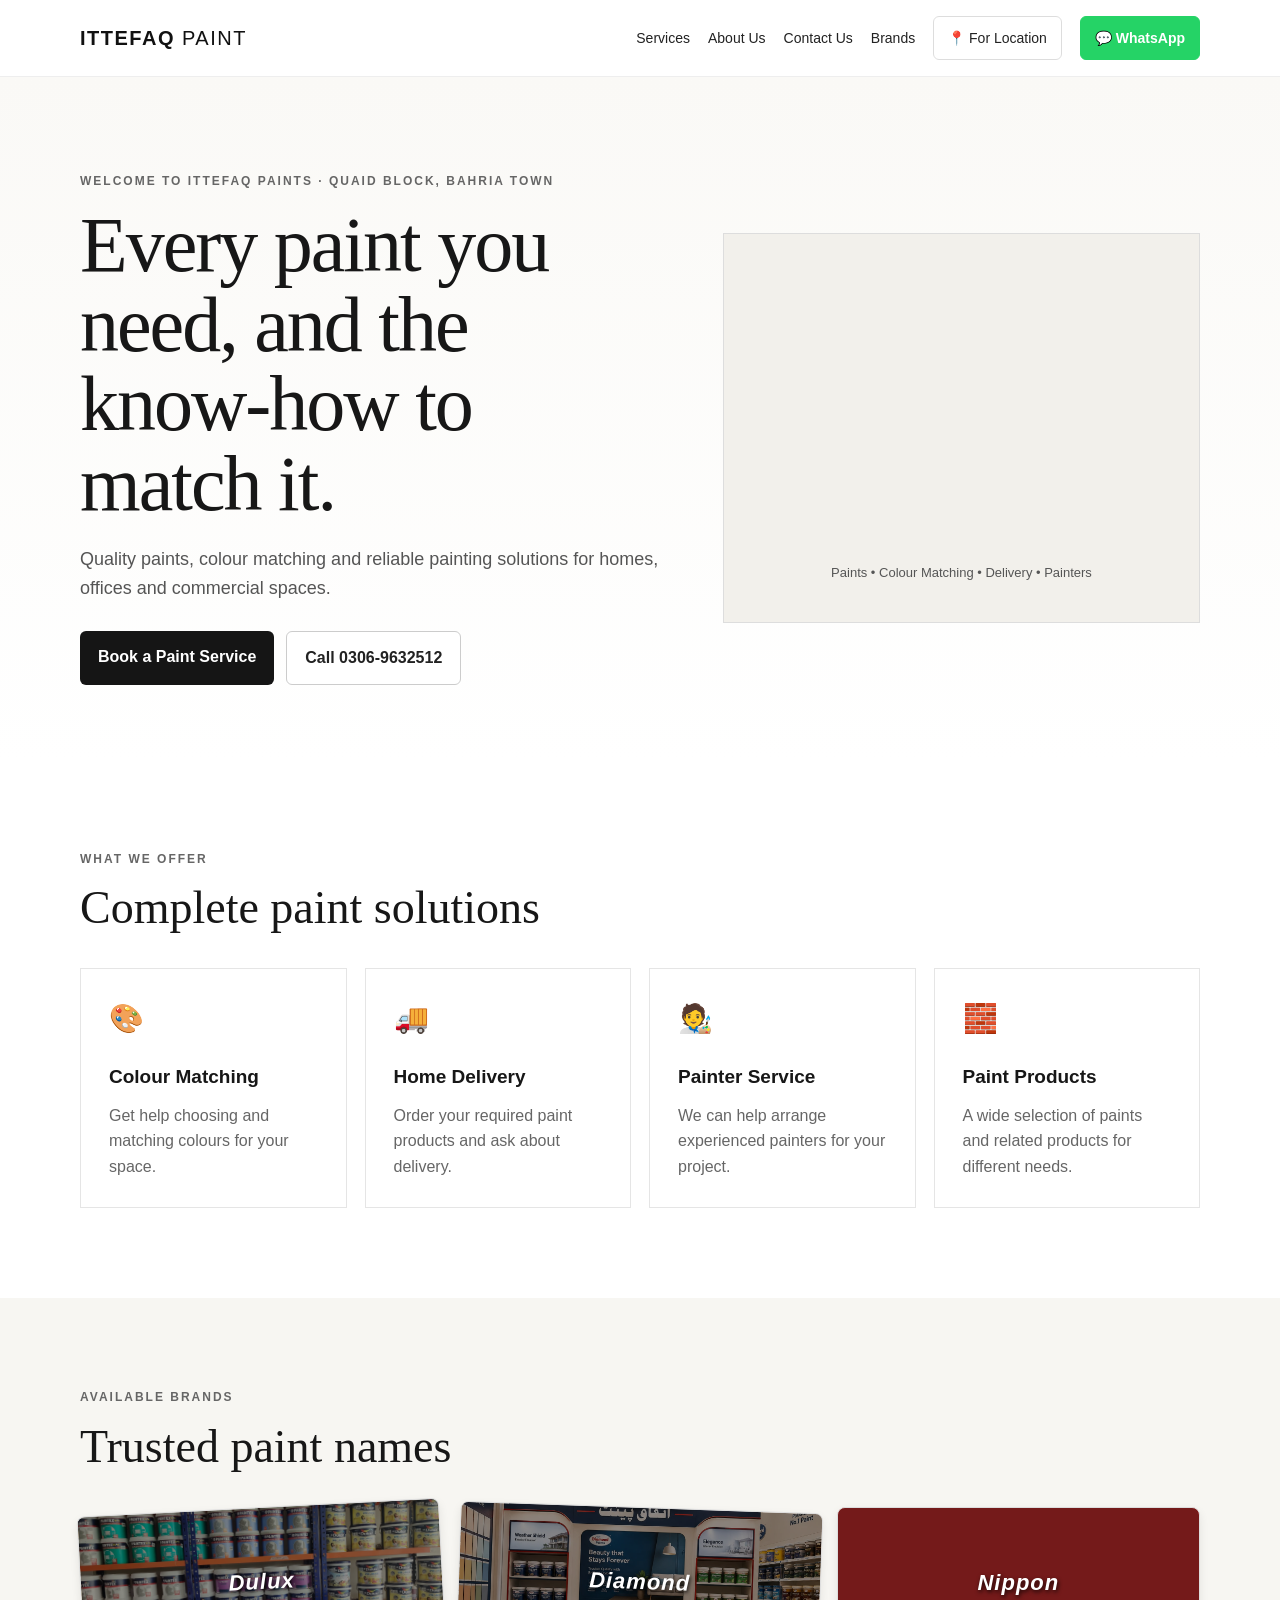
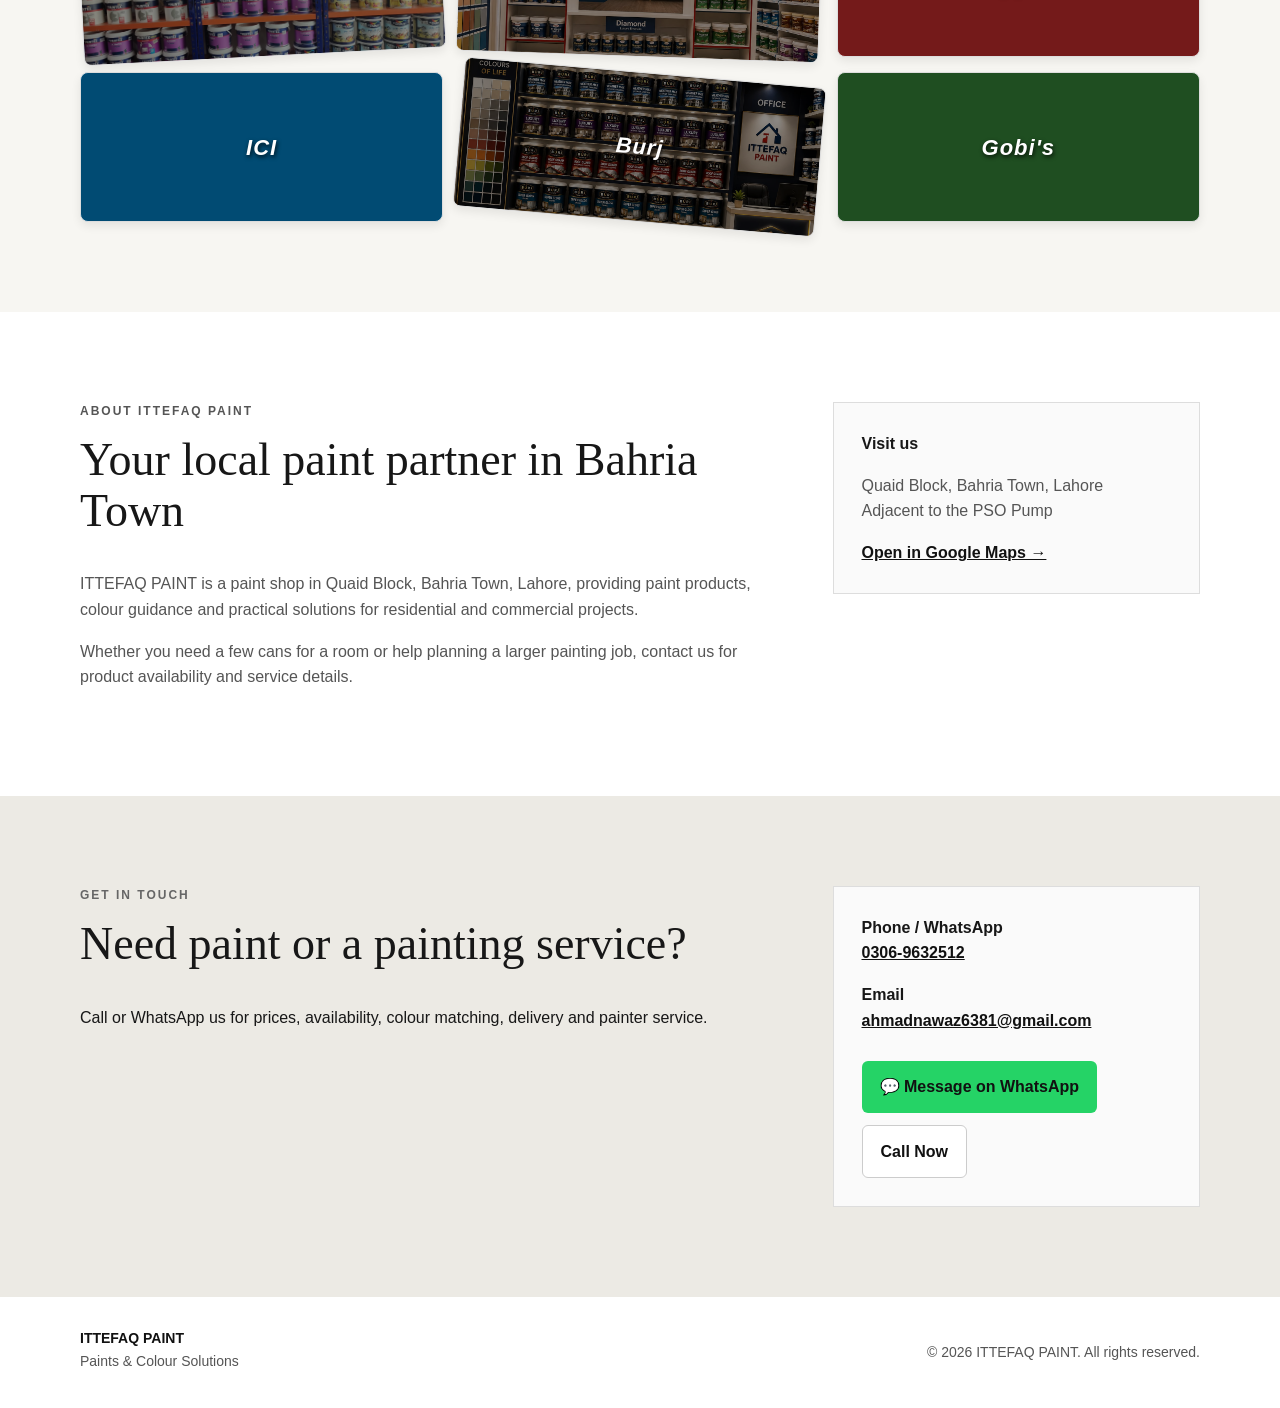
==== index.html @ a50a2d39 "Update index.html" ====
<!DOCTYPE html>
<html lang="en">

<head>
  <meta charset="UTF-8">
  <meta name="viewport" content="width=device-width, initial-scale=1.0">

  <meta name="description"
    content="ITTEFAQ PAINTS - Quality paints, colour matching, home delivery and painting services in Quaid Block, Bahria Town Lahore.">

  <title>ITTEFAQ PAINT | Paints & Colour Solutions</title>

  <link rel="stylesheet" href="style.css">
</head>

<body>

  <!-- HEADER -->
  <header class="site-header">
    <div class="container nav-wrap">

      <a class="logo" href="#home">
        ITTEFAQ <span>PAINT</span>
      </a>

      <button
        class="menu-btn"
        type="button"
        aria-label="Open menu"
        aria-expanded="false">
        ☰
      </button>

      <nav class="nav" aria-label="Main navigation">

        <a href="#services">Services</a>

        <a href="#about">About Us</a>

        <a href="#contact">Contact Us</a>

        <a href="#brands">Brands</a>

        <a
          class="location-btn"
          target="_blank"
          rel="noopener"
          href="https://www.google.com/maps/search/?api=1&query=Ittefaq+Paint+Quaid+Block+Bahria+Town+Lahore">
          📍 For Location
        </a>

        <a
          class="whatsapp-btn"
          target="_blank"
          rel="noopener"
          href="https://wa.me/923069632512?text=Assalam-o-Alaikum%2C%20I%20want%20to%20ask%20about%20paint%20products%20and%20services.">
          💬 WhatsApp
        </a>

      </nav>

    </div>
  </header>


  <main>

    <!-- HERO -->
    <section id="home" class="hero">

      <div class="container hero-grid">

        <div>

          <p class="eyebrow">
            Welcome to ITTEFAQ PAINTS · Quaid Block, Bahria Town
          </p>

          <h1>
            Every paint you need, and the know-how to match it.
          </h1>

          <p class="hero-text">
            Quality paints, colour matching and reliable painting
            solutions for homes, offices and commercial spaces.
          </p>

          <div class="hero-actions">

            <a class="primary-btn" href="#contact">
              Book a Paint Service
            </a>

            <a class="secondary-btn" href="tel:+923069632512">
              Call 0306-9632512
            </a>

          </div>

        </div>


        <!-- HERO SHELF IMAGE CARD -->
        <div class="hero-card main-shelf-card">
          <div class="shelf-overlay"></div>
          <p class="hero-card-tag">
            Paints • Colour Matching • Delivery • Painters
          </p>
        </div>

      </div>

    </section>


    <!-- SERVICES -->
    <section id="services" class="section">

      <div class="container">

        <p class="eyebrow">
          What we offer
        </p>

        <h2>
          Complete paint solutions
        </h2>

        <div class="cards">

          <article class="card">

            <div class="icon">🎨</div>

            <h3>
              Colour Matching
            </h3>

            <p>
              Get help choosing and matching colours for your space.
            </p>

          </article>


          <article class="card">

            <div class="icon">🚚</div>

            <h3>
              Home Delivery
            </h3>

            <p>
              Order your required paint products and ask about delivery.
            </p>

          </article>


          <article class="card">

            <div class="icon">🧑‍🎨</div>

            <h3>
              Painter Service
            </h3>

            <p>
              We can help arrange experienced painters for your project.
            </p>

          </article>


          <article class="card">

            <div class="icon">🧱</div>

            <h3>
              Paint Products
            </h3>

            <p>
              A wide selection of paints and related products for different needs.
            </p>

          </article>

        </div>

      </div>

    </section>


    <!-- BRANDS -->
    <section id="brands" class="section light">

      <div class="container">

        <p class="eyebrow">
          Available brands
        </p>

        <h2>
          Trusted paint names
        </h2>

        <div class="brands">

          <div class="brand-card dulux">
            <div class="overlay"></div>
            <span class="brand-name">Dulux</span>
          </div>

          <div class="brand-card diamond">
            <div class="overlay"></div>
            <span class="brand-name">Diamond</span>
          </div>

          <div class="brand-card nippon">
            <div class="overlay"></div>
            <span class="brand-name">Nippon</span>
          </div>

          <div class="brand-card ici">
            <div class="overlay"></div>
            <span class="brand-name">ICI</span>
          </div>

          <div class="brand-card burj">
            <div class="overlay"></div>
            <span class="brand-name">Burj</span>
          </div>

          <div class="brand-card gobis">
            <div class="overlay"></div>
            <span class="brand-name">Gobi's</span>
          </div>

        </div>

      </div>

    </section>


    <!-- ABOUT -->
    <section id="about" class="section">

      <div class="container about-grid">

        <div>

          <p class="eyebrow">
            About ITTEFAQ PAINT
          </p>

          <h2>
            Your local paint partner in Bahria Town
          </h2>

          <p>
            ITTEFAQ PAINT is a paint shop in Quaid Block,
            Bahria Town, Lahore, providing paint products,
            colour guidance and practical solutions for
            residential and commercial projects.
          </p>

          <p>
            Whether you need a few cans for a room or help
            planning a larger painting job, contact us for
            product availability and service details.
          </p>

        </div>


        <div class="info-box">

          <strong>
            Visit us
          </strong>

          <p>
            Quaid Block, Bahria Town, Lahore
            <br>
            Adjacent to the PSO Pump
          </p>

          <a
            target="_blank"
            rel="noopener"
            href="https://www.google.com/maps/search/?api=1&query=Ittefaq+Paint+Quaid+Block+Bahria+Town+Lahore">
            Open in Google Maps →
          </a>

        </div>

      </div>

    </section>


    <!-- CONTACT -->
    <section id="contact" class="section contact">

      <div class="container contact-grid">

        <div>

          <p class="eyebrow">
            Get in touch
          </p>

          <h2>
            Need paint or a painting service?
          </h2>

          <p>
            Call or WhatsApp us for prices, availability,
            colour matching, delivery and painter service.
          </p>

        </div>


        <div class="contact-card">

          <p>

            <strong>
              Phone / WhatsApp
            </strong>

            <br>

            <a href="tel:+923069632512">
              0306-9632512
            </a>

          </p>


          <p>

            <strong>
              Email
            </strong>

            <br>

            <a href="mailto:ahmadnawaz6381@gmail.com">
              ahmadnawaz6381@gmail.com
            </a>

          </p>


          <div class="hero-actions">

            <a
              class="whatsapp-large"
              target="_blank"
              rel="noopener"
              href="https://wa.me/923069632512?text=Assalam-o-Alaikum%2C%20I%20want%20to%20ask%20about%20paint%20products%20and%20services.">
              💬 Message on WhatsApp
            </a>

            <a
              class="secondary-btn"
              href="tel:+923069632512">
              Call Now
            </a>

          </div>

        </div>

      </div>

    </section>

  </main>


  <!-- FOOTER -->
  <footer>

    <div class="container footer-wrap">

      <div>

        <strong>
          ITTEFAQ PAINT
        </strong>

        <br>

        <span>
          Paints & Colour Solutions
        </span>

      </div>


      <p>
        ©
        <span id="year"></span>
        ITTEFAQ PAINT. All rights reserved.
      </p>

    </div>

  </footer>


  <!-- JAVASCRIPT -->
  <script src="script.js"></script>

</body>

</html>
---- style.css ----
* {
  box-sizing: border-box;
}

html {
  scroll-behavior: smooth;
}

body {
  margin: 0;
  font-family: Arial, Helvetica, sans-serif;
  color: #171717;
  background: #ffffff;
  line-height: 1.6;
}

.container {
  width: min(1120px, 92%);
  margin: auto;
}

/* HEADER */
.site-header {
  position: sticky;
  top: 0;
  z-index: 50;
  background: rgba(255, 255, 255, 0.97);
  border-bottom: 1px solid #eeeeee;
}

.nav-wrap {
  min-height: 76px;
  display: flex;
  align-items: center;
  justify-content: space-between;
  gap: 20px;
}

.logo {
  font-weight: 800;
  letter-spacing: 1.5px;
  text-decoration: none;
  color: #111111;
  font-size: 20px;
}

.logo span {
  font-weight: 400;
}

.nav {
  display: flex;
  align-items: center;
  gap: 18px;
}

.nav a {
  color: #222222;
  text-decoration: none;
  font-size: 14px;
}

.nav a:hover {
  opacity: 0.7;
}

.location-btn,
.whatsapp-btn {
  padding: 10px 14px;
  border-radius: 6px;
}

.location-btn {
  border: 1px solid #dddddd;
}

.whatsapp-btn {
  background: #25d366;
  color: #ffffff !important;
  border: 1px solid #25d366;
  font-weight: 700;
}

/* MOBILE MENU BUTTON */
.menu-btn {
  display: none;
  border: 0;
  background: transparent;
  font-size: 28px;
  cursor: pointer;
  padding: 8px;
  color: #111111;
}

/* HERO */
.hero {
  padding: 95px 0 75px;
  background: linear-gradient(180deg, #faf9f6, #ffffff);
}

.hero-grid {
  display: grid;
  grid-template-columns: 1.1fr 0.9fr;
  gap: 60px;
  align-items: center;
}

.eyebrow {
  text-transform: uppercase;
  letter-spacing: 2px;
  font-size: 12px;
  font-weight: 700;
  color: #666666;
  margin: 0 0 14px;
}

.hero h1 {
  font-family: Georgia, serif;
  font-size: clamp(48px, 7vw, 78px);
  line-height: 1.02;
  margin: 0 0 22px;
  font-weight: 500;
  letter-spacing: -2px;
}

.hero-text {
  font-size: 18px;
  max-width: 620px;
  color: #555555;
}

.hero-actions {
  display: flex;
  gap: 12px;
  flex-wrap: wrap;
  margin-top: 28px;
}

.primary-btn,
.secondary-btn,
.whatsapp-large {
  display: inline-block;
  padding: 13px 18px;
  border-radius: 6px;
  text-decoration: none;
  font-weight: 700;
}

.primary-btn {
  background: #151515;
  color: #ffffff;
}

.secondary-btn {
  border: 1px solid #cccccc;
  color: #222222;
  background: #ffffff;
}

.whatsapp-large {
  background: #25d366;
  color: #ffffff;
}

/* PAINT PRODUCTS */
.hero-card {
  min-height: 390px;
  border: 1px solid #dddddd;
  background: #f2f0eb;
  padding: 25px;
  display: flex;
  flex-direction: column;
  justify-content: flex-end;
}

.paint-products {
  height: 290px;
  display: flex;
  align-items: flex-end;
  justify-content: center;
  gap: 10px;
}

.product {
  width: 31%;
  min-width: 75px;
  text-align: center;
  position: relative;
}

.lid {
  height: 13px;
  background: #aaaaaa;
  border: 1px solid #888888;
  border-radius: 5px 5px 2px 2px;
}

.can {
  height: 170px;
  border-radius: 7px 7px 13px 13px;
  border: 1px solid #999999;
  background: #ffffff;
  box-shadow: 0 8px 20px rgba(0, 0, 0, 0.13);
  display: flex;
  flex-direction: column;
  justify-content: center;
  align-items: center;
  font-weight: 800;
  overflow: hidden;
}

.can span {
  font-size: 13px;
  letter-spacing: 0.5px;
}

.can small {
  font-size: 9px;
  margin-top: 5px;
}

.dulux {
  transform: rotate(-3deg);
}

.dulux .can {
  height: 155px;
  background: #f5f5f5;
}

.diamond {
  transform: rotate(2deg);
}

.diamond .can {
  height: 190px;
  background: #fafafa;
}

.burj {
  transform: rotate(5deg);
}

.burj .can {
  height: 140px;
  background: #f3f3f3;
}

.hero-card > p {
  text-align: center;
  font-size: 13px;
  color: #555555;
}

/* SECTIONS */
.section {
  padding: 90px 0;
}

.section h2 {
  font-family: Georgia, serif;
  font-size: 46px;
  line-height: 1.1;
  font-weight: 500;
  margin: 0 0 35px;
}

/* SERVICE CARDS */
.cards {
  display: grid;
  grid-template-columns: repeat(4, 1fr);
  gap: 18px;
}

.card {
  border: 1px solid #e5e5e5;
  padding: 28px;
  min-height: 220px;
}

.icon {
  font-size: 28px;
  margin-bottom: 20px;
}

.card h3 {
  margin: 0 0 10px;
  font-size: 19px;
}

.card p {
  color: #666666;
  margin: 0;
}

/* BRANDS SECTION WITH BACKDROP IMAGES */
.light {
  background: #f7f6f2;
}

.brands {
  display: grid;
  grid-template-columns: repeat(3, 1fr);
  gap: 15px;
}

.brand-card {
  position: relative;
  height: 150px;
  border-radius: 8px;
  overflow: hidden;
  display: flex;
  align-items: center;
  justify-content: center;
  background-size: cover;
  background-position: center;
  border: 1px solid #dddddd;
  box-shadow: 0 4px 10px rgba(0, 0, 0, 0.08);
}

.brand-card.dulux {
  background-image: url('dulux.jpg.jpeg');
}

.brand-card.diamond {
  background-image: url('diamond.jpg.jpeg');
}

.brand-card.burj {
  background-image: url('burj.jpg.jpeg');
}

.brand-card.nippon { background-color: #d32f2f; }
.brand-card.ici { background-color: #0288d1; }
.brand-card.gobis { background-color: #388e3c; }

.brand-card .overlay {
  position: absolute;
  top: 0;
  left: 0;
  width: 100%;
  height: 100%;
  background: rgba(0, 0, 0, 0.45);
  z-index: 1;
}

.brand-card .brand-name {
  position: relative;
  z-index: 2;
  color: #ffffff;
  font-size: 22px;
  font-weight: 800;
  font-style: italic;
  letter-spacing: 1px;
  text-shadow: 1px 2px 4px rgba(0, 0, 0, 0.8);
}

/* ABOUT + CONTACT */
.about-grid,
.contact-grid {
  display: grid;
  grid-template-columns: 1.3fr 0.7fr;
  gap: 70px;
  align-items: start;
}

.about-grid p {
  color: #555555;
  max-width: 700px;
}

.info-box,
.contact-card {
  border: 1px solid #dddddd;
  padding: 28px;
  background: #fafafa;
}

.info-box a,
.contact-card a {
  color: #111111;
  font-weight: 700;
}

.contact {
  background: #eceae4;
}

.contact-card p {
  margin-top: 0;
}

/* FOOTER */
.footer-wrap {
  padding: 30px 0;
  display: flex;
  justify-content: space-between;
  gap: 20px;
  color: #555555;
  font-size: 14px;
}

footer strong {
  color: #111111;
}

/* =========================
   MOBILE RESPONSIVE MENU
   ========================= */

@media (max-width: 850px) {

  .menu-btn {
    display: block;
  }

  .nav {
    display: none;
    position: absolute;
    left: 0;
    right: 0;
    top: 76px;
    background: #ffffff;
    padding: 20px;
    flex-direction: column;
    align-items: stretch;
    gap: 10px;
    border-bottom: 1px solid #dddddd;
    box-shadow: 0 10px 20px rgba(0, 0, 0, 0.1);
  }

  /* THIS MAKES THE MENU OPEN */
  .nav.open {
    display: flex;
  }

  .nav a {
    display: block;
    padding: 12px 10px;
  }

  .location-btn,
  .whatsapp-btn {
    text-align: center;
  }

  .hero-grid,
  .about-grid,
  .contact-grid {
    grid-template-columns: 1fr;
  }

  .cards {
    grid-template-columns: repeat(2, 1fr);
  }

  .brands {
    grid-template-columns: repeat(2, 1fr);
  }

  .hero {
    padding-top: 60px;
  }
}

/* SMALL MOBILE */
@media (max-width: 520px) {

  .hero h1 {
    font-size: 45px;
  }

  .section h2 {
    font-size: 36px;
  }

  .cards {
    grid-template-columns: 1fr;
  }

  .brands {
    grid-template-columns: repeat(2, 1fr);
  }

  .footer-wrap {
    flex-direction: column;
  }

  .paint-products {
    gap: 5px;
  }

  .product {
    min-width: 65px;
  }

  .can span {
    font-size: 10px;
  }

  .can small {
    font-size: 7px;
  }
}
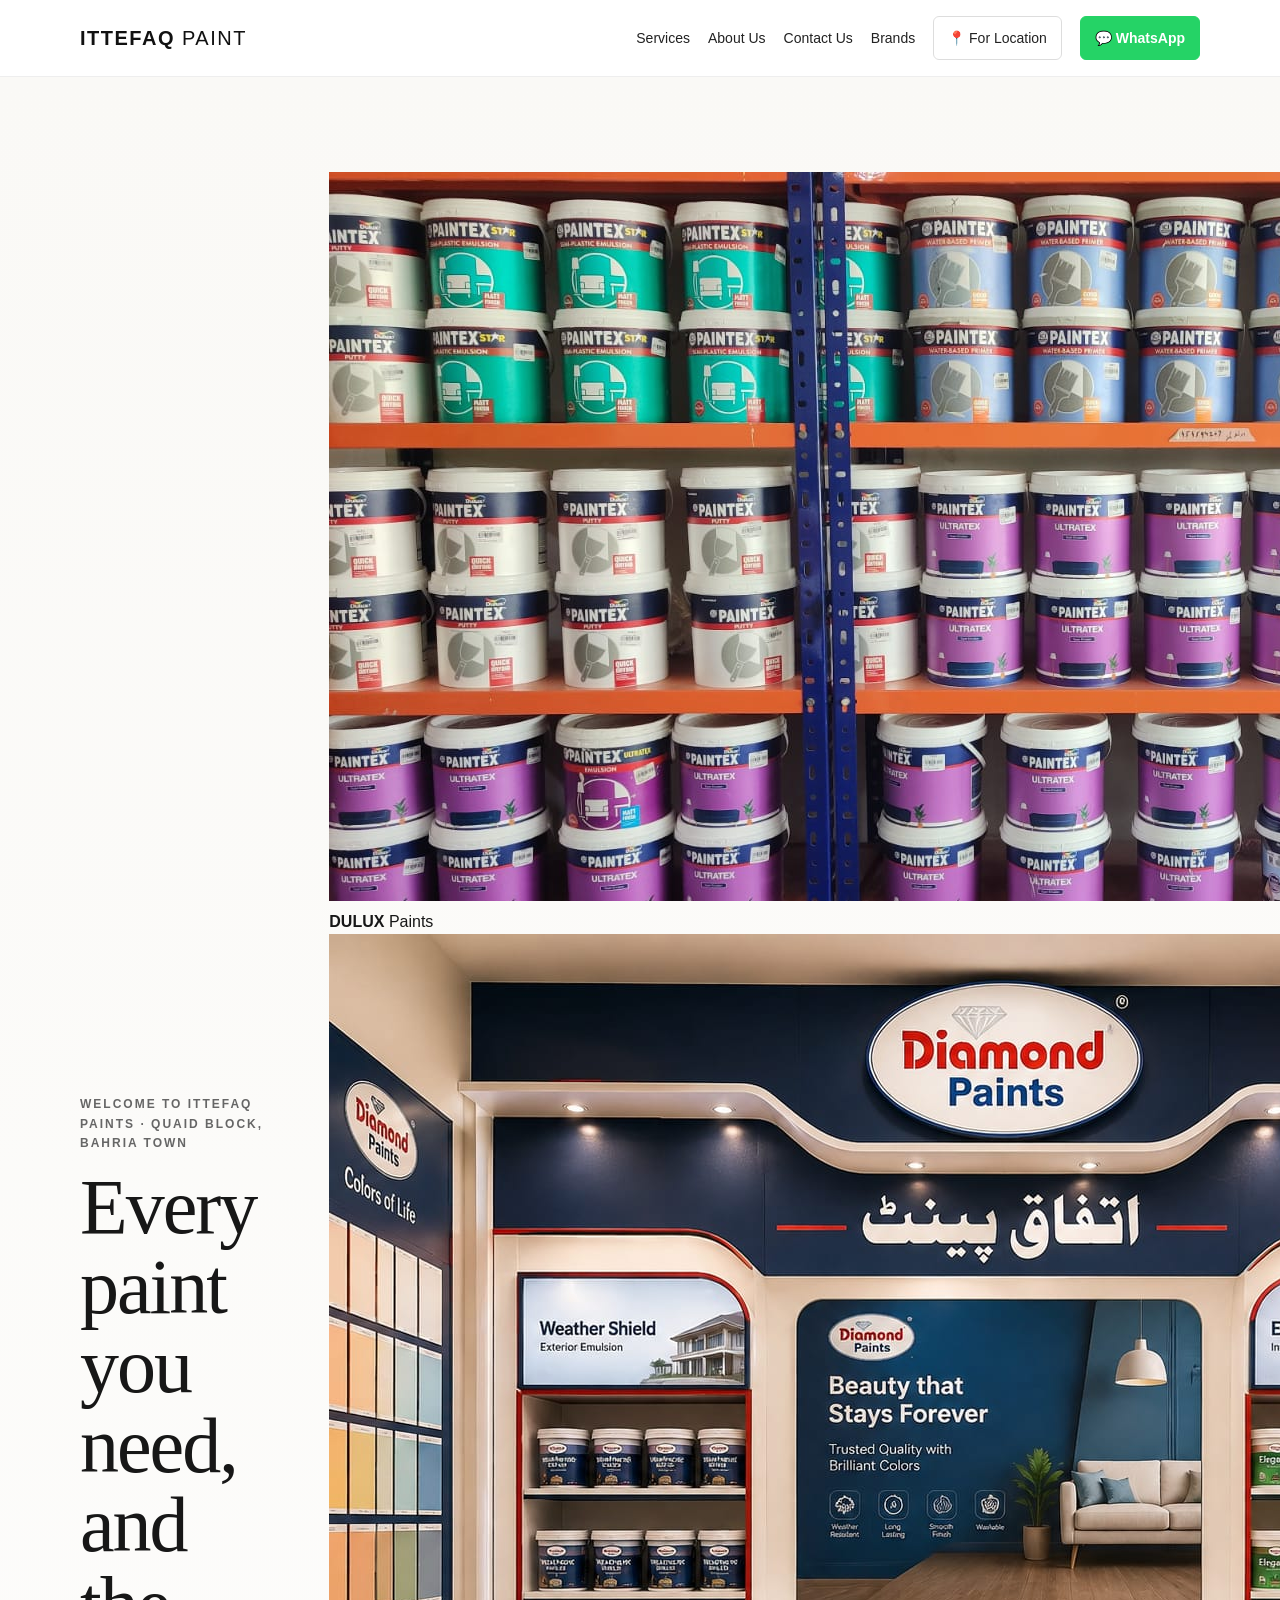
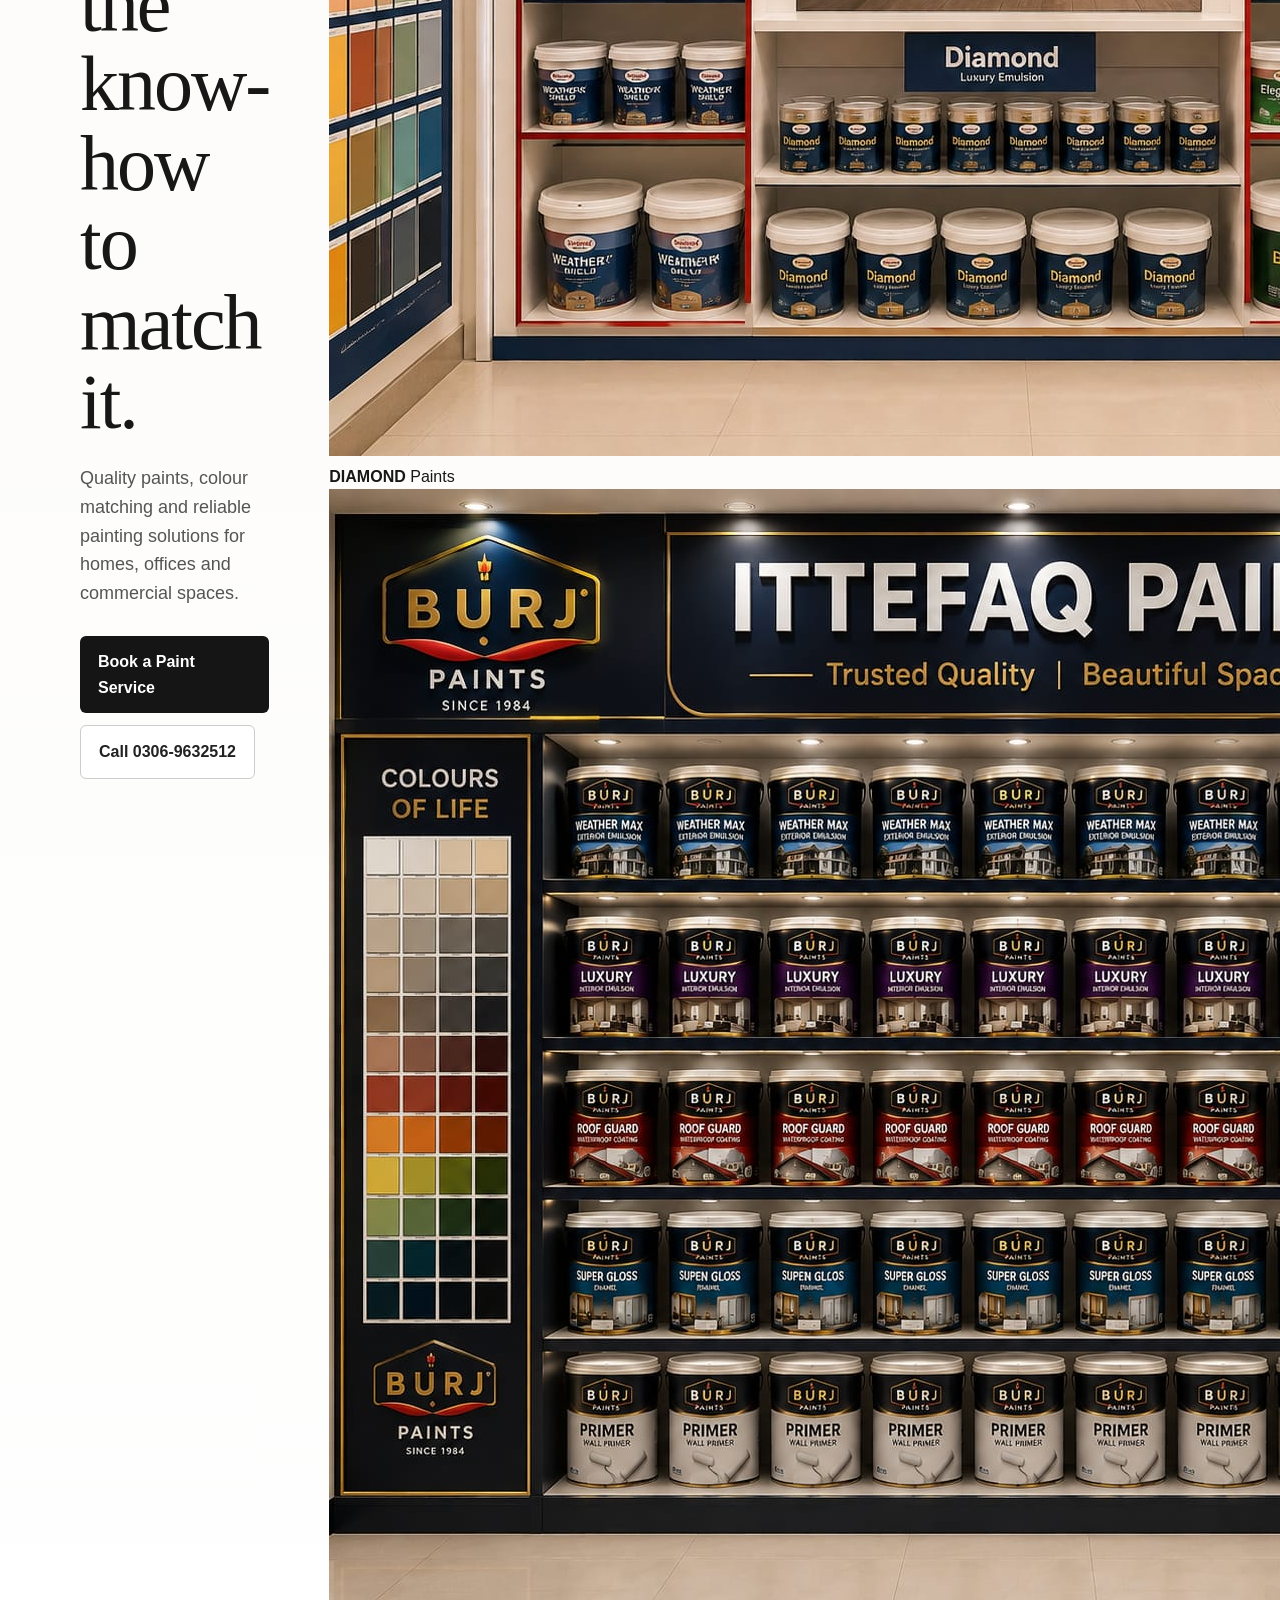
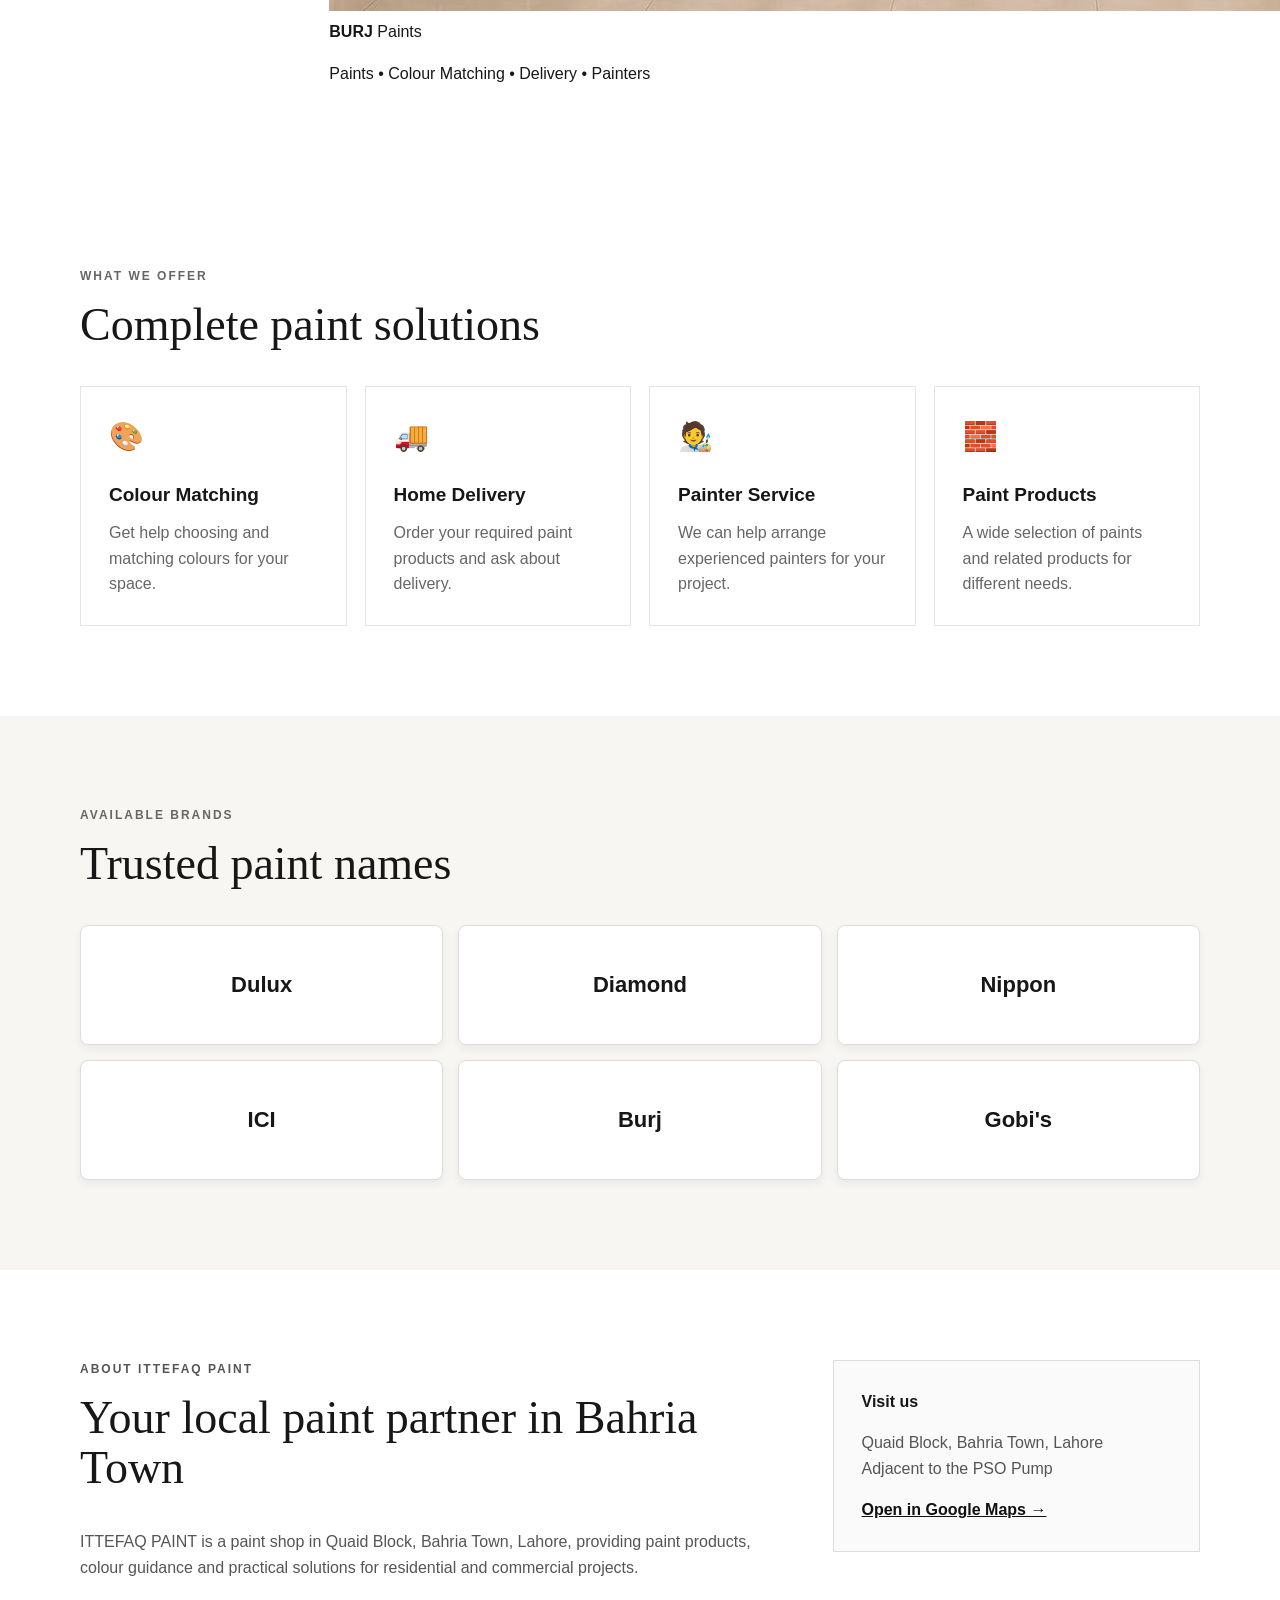
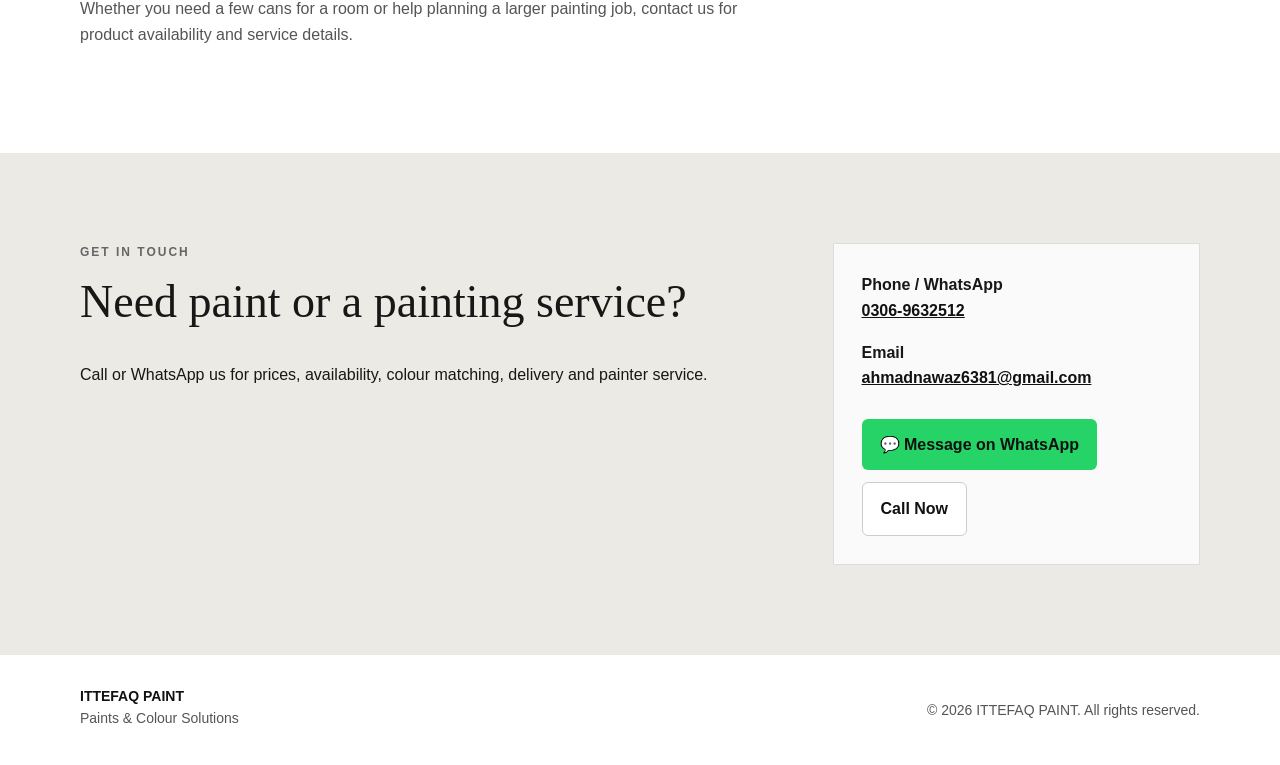
==== commit a5078c18: "Update index.html" ====
--- a/index.html
+++ b/index.html
@@ -15,8 +15,10 @@
 
 <body>
 
-  <!-- HEADER -->
+  <!-- ================= HEADER ================= -->
+
   <header class="site-header">
+
     <div class="container nav-wrap">
 
       <a class="logo" href="#home">
@@ -60,24 +62,29 @@
       </nav>
 
     </div>
+
   </header>
 
 
   <main>
 
-    <!-- HERO -->
+    <!-- ================= HERO ================= -->
+
     <section id="home" class="hero">
 
       <div class="container hero-grid">
 
-        <div>
+        <!-- HERO TEXT -->
+
+        <div class="hero-content">
 
           <p class="eyebrow">
             Welcome to ITTEFAQ PAINTS · Quaid Block, Bahria Town
           </p>
 
           <h1>
-            Every paint you need, and the know-how to match it.
+            Every paint you need,
+            and the know-how to match it.
           </h1>
 
           <p class="hero-text">
@@ -100,12 +107,61 @@
         </div>
 
 
-        <!-- HERO SHELF IMAGE CARD -->
-        <div class="hero-card main-shelf-card">
-          <div class="shelf-overlay"></div>
-          <p class="hero-card-tag">
+        <!-- ================= THREE PAINT IMAGES ================= -->
+
+        <div class="three-paint-images">
+
+          <!-- DULUX -->
+
+          <div class="paint-image paint-left">
+
+            <img
+              src="dulux.jpg.jpeg"
+              alt="Dulux Paint Products">
+
+            <div class="paint-label">
+              <strong>DULUX</strong>
+              <span>Paints</span>
+            </div>
+
+          </div>
+
+
+          <!-- DIAMOND -->
+
+          <div class="paint-image paint-center">
+
+            <img
+              src="diamond.jpg.jpeg"
+              alt="Diamond Paints Products">
+
+            <div class="paint-label">
+              <strong>DIAMOND</strong>
+              <span>Paints</span>
+            </div>
+
+          </div>
+
+
+          <!-- BURJ -->
+
+          <div class="paint-image paint-right">
+
+            <img
+              src="burj.jpg.jpeg"
+              alt="Burj Paints Products">
+
+            <div class="paint-label">
+              <strong>BURJ</strong>
+              <span>Paints</span>
+            </div>
+
+          </div>
+
+          <p class="image-caption">
             Paints • Colour Matching • Delivery • Painters
           </p>
+
         </div>
 
       </div>
@@ -113,7 +169,8 @@
     </section>
 
 
-    <!-- SERVICES -->
+    <!-- ================= SERVICES ================= -->
+
     <section id="services" class="section">
 
       <div class="container">
@@ -128,6 +185,7 @@
 
         <div class="cards">
 
+
           <article class="card">
 
             <div class="icon">🎨</div>
@@ -194,7 +252,8 @@
     </section>
 
 
-    <!-- BRANDS -->
+    <!-- ================= BRANDS ================= -->
+
     <section id="brands" class="section light">
 
       <div class="container">
@@ -207,36 +266,85 @@
           Trusted paint names
         </h2>
 
+
         <div class="brands">
 
+
+          <!-- DULUX -->
+
           <div class="brand-card dulux">
+
             <div class="overlay"></div>
-            <span class="brand-name">Dulux</span>
-          </div>
+
+            <span class="brand-name">
+              Dulux
+            </span>
+
+          </div>
+
+
+          <!-- DIAMOND -->
 
           <div class="brand-card diamond">
+
             <div class="overlay"></div>
-            <span class="brand-name">Diamond</span>
-          </div>
+
+            <span class="brand-name">
+              Diamond
+            </span>
+
+          </div>
+
+
+          <!-- NIPPON -->
 
           <div class="brand-card nippon">
+
             <div class="overlay"></div>
-            <span class="brand-name">Nippon</span>
-          </div>
+
+            <span class="brand-name">
+              Nippon
+            </span>
+
+          </div>
+
+
+          <!-- ICI -->
 
           <div class="brand-card ici">
+
             <div class="overlay"></div>
-            <span class="brand-name">ICI</span>
-          </div>
+
+            <span class="brand-name">
+              ICI
+            </span>
+
+          </div>
+
+
+          <!-- BURJ -->
 
           <div class="brand-card burj">
+
             <div class="overlay"></div>
-            <span class="brand-name">Burj</span>
-          </div>
+
+            <span class="brand-name">
+              Burj
+            </span>
+
+          </div>
+
+
+          <!-- GOBI'S -->
 
           <div class="brand-card gobis">
+
             <div class="overlay"></div>
-            <span class="brand-name">Gobi's</span>
+
+            <span class="brand-name">
+              Gobi's
+            </span>
+
           </div>
 
         </div>
@@ -246,7 +354,8 @@
     </section>
 
 
-    <!-- ABOUT -->
+    <!-- ================= ABOUT ================= -->
+
     <section id="about" class="section">
 
       <div class="container about-grid">
@@ -303,7 +412,8 @@
     </section>
 
 
-    <!-- CONTACT -->
+    <!-- ================= CONTACT ================= -->
+
     <section id="contact" class="section contact">
 
       <div class="container contact-grid">
@@ -385,7 +495,8 @@
   </main>
 
 
-  <!-- FOOTER -->
+  <!-- ================= FOOTER ================= -->
+
   <footer>
 
     <div class="container footer-wrap">
@@ -406,9 +517,14 @@
 
 
       <p>
+
         ©
+
         <span id="year"></span>
-        ITTEFAQ PAINT. All rights reserved.
+
+        ITTEFAQ PAINT.
+        All rights reserved.
+
       </p>
 
     </div>
@@ -417,6 +533,7 @@
 
 
   <!-- JAVASCRIPT -->
+
   <script src="script.js"></script>
 
 </body>
--- a/style.css
+++ b/style.css
@@ -19,12 +19,13 @@
   margin: auto;
 }
 
-/* HEADER */
+/* ================= HEADER ================= */
+
 .site-header {
   position: sticky;
   top: 0;
-  z-index: 50;
-  background: rgba(255, 255, 255, 0.97);
+  z-index: 1000;
+  background: rgba(255, 255, 255, 0.98);
   border-bottom: 1px solid #eeeeee;
 }
 
@@ -34,6 +35,7 @@
   align-items: center;
   justify-content: space-between;
   gap: 20px;
+  position: relative;
 }
 
 .logo {
@@ -66,7 +68,7 @@
 
 .location-btn,
 .whatsapp-btn {
-  padding: 10px 14px;
+  padding: 10px 14px !important;
   border-radius: 6px;
 }
 
@@ -81,18 +83,21 @@
   font-weight: 700;
 }
 
-/* MOBILE MENU BUTTON */
+/* ================= MOBILE MENU BUTTON ================= */
+
 .menu-btn {
   display: none;
   border: 0;
   background: transparent;
-  font-size: 28px;
+  font-size: 30px;
   cursor: pointer;
   padding: 8px;
   color: #111111;
-}
-
-/* HERO */
+  line-height: 1;
+}
+
+/* ================= HERO ================= */
+
 .hero {
   padding: 95px 0 75px;
   background: linear-gradient(180deg, #faf9f6, #ffffff);
@@ -162,97 +167,88 @@
   color: #ffffff;
 }
 
-/* PAINT PRODUCTS */
+/* ================= PAINT PRODUCT CARD ================= */
+
 .hero-card {
-  min-height: 390px;
+  background: #f7f6f2;
   border: 1px solid #dddddd;
-  background: #f2f0eb;
+  border-radius: 14px;
   padding: 25px;
+  min-height: 380px;
   display: flex;
   flex-direction: column;
-  justify-content: flex-end;
+  justify-content: center;
+  box-shadow: 0 8px 20px rgba(0, 0, 0, 0.08);
 }
 
 .paint-products {
-  height: 290px;
   display: flex;
   align-items: flex-end;
   justify-content: center;
-  gap: 10px;
+  gap: 12px;
+  min-height: 260px;
 }
 
 .product {
   width: 31%;
-  min-width: 75px;
+  display: flex;
+  flex-direction: column;
+  align-items: center;
+}
+
+.product .lid {
+  width: 85%;
+  height: 15px;
+  background: #333333;
+  border-radius: 8px 8px 3px 3px;
+  box-shadow: inset 0 -2px 3px rgba(0,0,0,0.25);
+}
+
+.product .can {
+  width: 100%;
+  height: 175px;
+  border-radius: 8px 8px 14px 14px;
+  display: flex;
+  flex-direction: column;
+  align-items: center;
+  justify-content: center;
+  color: #ffffff;
+  font-weight: 800;
   text-align: center;
-  position: relative;
-}
-
-.lid {
-  height: 13px;
-  background: #aaaaaa;
-  border: 1px solid #888888;
-  border-radius: 5px 5px 2px 2px;
-}
-
-.can {
-  height: 170px;
-  border-radius: 7px 7px 13px 13px;
-  border: 1px solid #999999;
-  background: #ffffff;
-  box-shadow: 0 8px 20px rgba(0, 0, 0, 0.13);
-  display: flex;
-  flex-direction: column;
-  justify-content: center;
-  align-items: center;
-  font-weight: 800;
-  overflow: hidden;
-}
-
-.can span {
-  font-size: 13px;
-  letter-spacing: 0.5px;
-}
-
-.can small {
-  font-size: 9px;
+  box-shadow: 0 8px 15px rgba(0,0,0,0.2);
+}
+
+.product .can span {
+  font-size: 17px;
+  letter-spacing: 1px;
+}
+
+.product .can small {
+  font-size: 11px;
   margin-top: 5px;
 }
 
-.dulux {
-  transform: rotate(-3deg);
-}
-
-.dulux .can {
-  height: 155px;
-  background: #f5f5f5;
-}
-
-.diamond {
-  transform: rotate(2deg);
-}
-
-.diamond .can {
-  height: 190px;
-  background: #fafafa;
-}
-
-.burj {
-  transform: rotate(5deg);
-}
-
-.burj .can {
-  height: 140px;
-  background: #f3f3f3;
+.product.dulux .can {
+  background: linear-gradient(160deg, #e3262e, #9d1016);
+}
+
+.product.diamond .can {
+  background: linear-gradient(160deg, #eeeeee, #777777);
+  color: #111111;
+}
+
+.product.burj .can {
+  background: linear-gradient(160deg, #d99a35, #754509);
 }
 
 .hero-card > p {
   text-align: center;
-  font-size: 13px;
-  color: #555555;
-}
-
-/* SECTIONS */
+  font-weight: 700;
+  margin: 20px 0 0;
+}
+
+/* ================= SECTIONS ================= */
+
 .section {
   padding: 90px 0;
 }
@@ -265,7 +261,8 @@
   margin: 0 0 35px;
 }
 
-/* SERVICE CARDS */
+/* ================= SERVICE CARDS ================= */
+
 .cards {
   display: grid;
   grid-template-columns: repeat(4, 1fr);
@@ -276,6 +273,7 @@
   border: 1px solid #e5e5e5;
   padding: 28px;
   min-height: 220px;
+  background: #ffffff;
 }
 
 .icon {
@@ -293,7 +291,8 @@
   margin: 0;
 }
 
-/* BRANDS SECTION WITH BACKDROP IMAGES */
+/* ================= BRANDS ================= */
+
 .light {
   background: #f7f6f2;
 }
@@ -304,58 +303,21 @@
   gap: 15px;
 }
 
-.brand-card {
-  position: relative;
-  height: 150px;
+.brands > div {
+  min-height: 120px;
+  border: 1px solid #dddddd;
   border-radius: 8px;
-  overflow: hidden;
+  background: #ffffff;
   display: flex;
   align-items: center;
   justify-content: center;
-  background-size: cover;
-  background-position: center;
-  border: 1px solid #dddddd;
-  box-shadow: 0 4px 10px rgba(0, 0, 0, 0.08);
-}
-
-.brand-card.dulux {
-  background-image: url('dulux.jpg.jpeg');
-}
-
-.brand-card.diamond {
-  background-image: url('diamond.jpg.jpeg');
-}
-
-.brand-card.burj {
-  background-image: url('burj.jpg.jpeg');
-}
-
-.brand-card.nippon { background-color: #d32f2f; }
-.brand-card.ici { background-color: #0288d1; }
-.brand-card.gobis { background-color: #388e3c; }
-
-.brand-card .overlay {
-  position: absolute;
-  top: 0;
-  left: 0;
-  width: 100%;
-  height: 100%;
-  background: rgba(0, 0, 0, 0.45);
-  z-index: 1;
-}
-
-.brand-card .brand-name {
-  position: relative;
-  z-index: 2;
-  color: #ffffff;
   font-size: 22px;
   font-weight: 800;
-  font-style: italic;
-  letter-spacing: 1px;
-  text-shadow: 1px 2px 4px rgba(0, 0, 0, 0.8);
-}
-
-/* ABOUT + CONTACT */
+  box-shadow: 0 4px 10px rgba(0,0,0,0.06);
+}
+
+/* ================= ABOUT + CONTACT ================= */
+
 .about-grid,
 .contact-grid {
   display: grid;
@@ -390,7 +352,8 @@
   margin-top: 0;
 }
 
-/* FOOTER */
+/* ================= FOOTER ================= */
+
 .footer-wrap {
   padding: 30px 0;
   display: flex;
@@ -404,14 +367,18 @@
   color: #111111;
 }
 
-/* =========================
-   MOBILE RESPONSIVE MENU
-   ========================= */
+/* ================= MOBILE ================= */
 
 @media (max-width: 850px) {
+
+  .nav-wrap {
+    min-height: 70px;
+  }
 
   .menu-btn {
     display: block;
+    position: relative;
+    z-index: 1002;
   }
 
   .nav {
@@ -419,24 +386,26 @@
     position: absolute;
     left: 0;
     right: 0;
-    top: 76px;
+    top: 70px;
+    width: 100%;
     background: #ffffff;
-    padding: 20px;
+    padding: 15px;
     flex-direction: column;
     align-items: stretch;
-    gap: 10px;
+    gap: 5px;
     border-bottom: 1px solid #dddddd;
-    box-shadow: 0 10px 20px rgba(0, 0, 0, 0.1);
-  }
-
-  /* THIS MAKES THE MENU OPEN */
+    box-shadow: 0 10px 20px rgba(0,0,0,0.12);
+    z-index: 1001;
+  }
+
   .nav.open {
-    display: flex;
+    display: flex !important;
   }
 
   .nav a {
     display: block;
     padding: 12px 10px;
+    font-size: 15px;
   }
 
   .location-btn,
@@ -461,13 +430,43 @@
   .hero {
     padding-top: 60px;
   }
-}
-
-/* SMALL MOBILE */
+
+  .hero h1 {
+    font-size: 52px;
+  }
+
+  .hero-card {
+    min-height: 330px;
+  }
+}
+
+/* ================= SMALL MOBILE ================= */
+
 @media (max-width: 520px) {
 
+  .container {
+    width: 90%;
+  }
+
+  .logo {
+    font-size: 18px;
+  }
+
+  .hero {
+    padding: 50px 0;
+  }
+
   .hero h1 {
-    font-size: 45px;
+    font-size: 43px;
+    letter-spacing: -1px;
+  }
+
+  .hero-text {
+    font-size: 16px;
+  }
+
+  .section {
+    padding: 65px 0;
   }
 
   .section h2 {
@@ -482,23 +481,28 @@
     grid-template-columns: repeat(2, 1fr);
   }
 
+  .brands > div {
+    min-height: 100px;
+    font-size: 18px;
+  }
+
+  .paint-products {
+    gap: 6px;
+  }
+
+  .product .can {
+    height: 140px;
+  }
+
+  .product .can span {
+    font-size: 13px;
+  }
+
+  .product .can small {
+    font-size: 9px;
+  }
+
   .footer-wrap {
     flex-direction: column;
   }
-
-  .paint-products {
-    gap: 5px;
-  }
-
-  .product {
-    min-width: 65px;
-  }
-
-  .can span {
-    font-size: 10px;
-  }
-
-  .can small {
-    font-size: 7px;
-  }
-}
+}
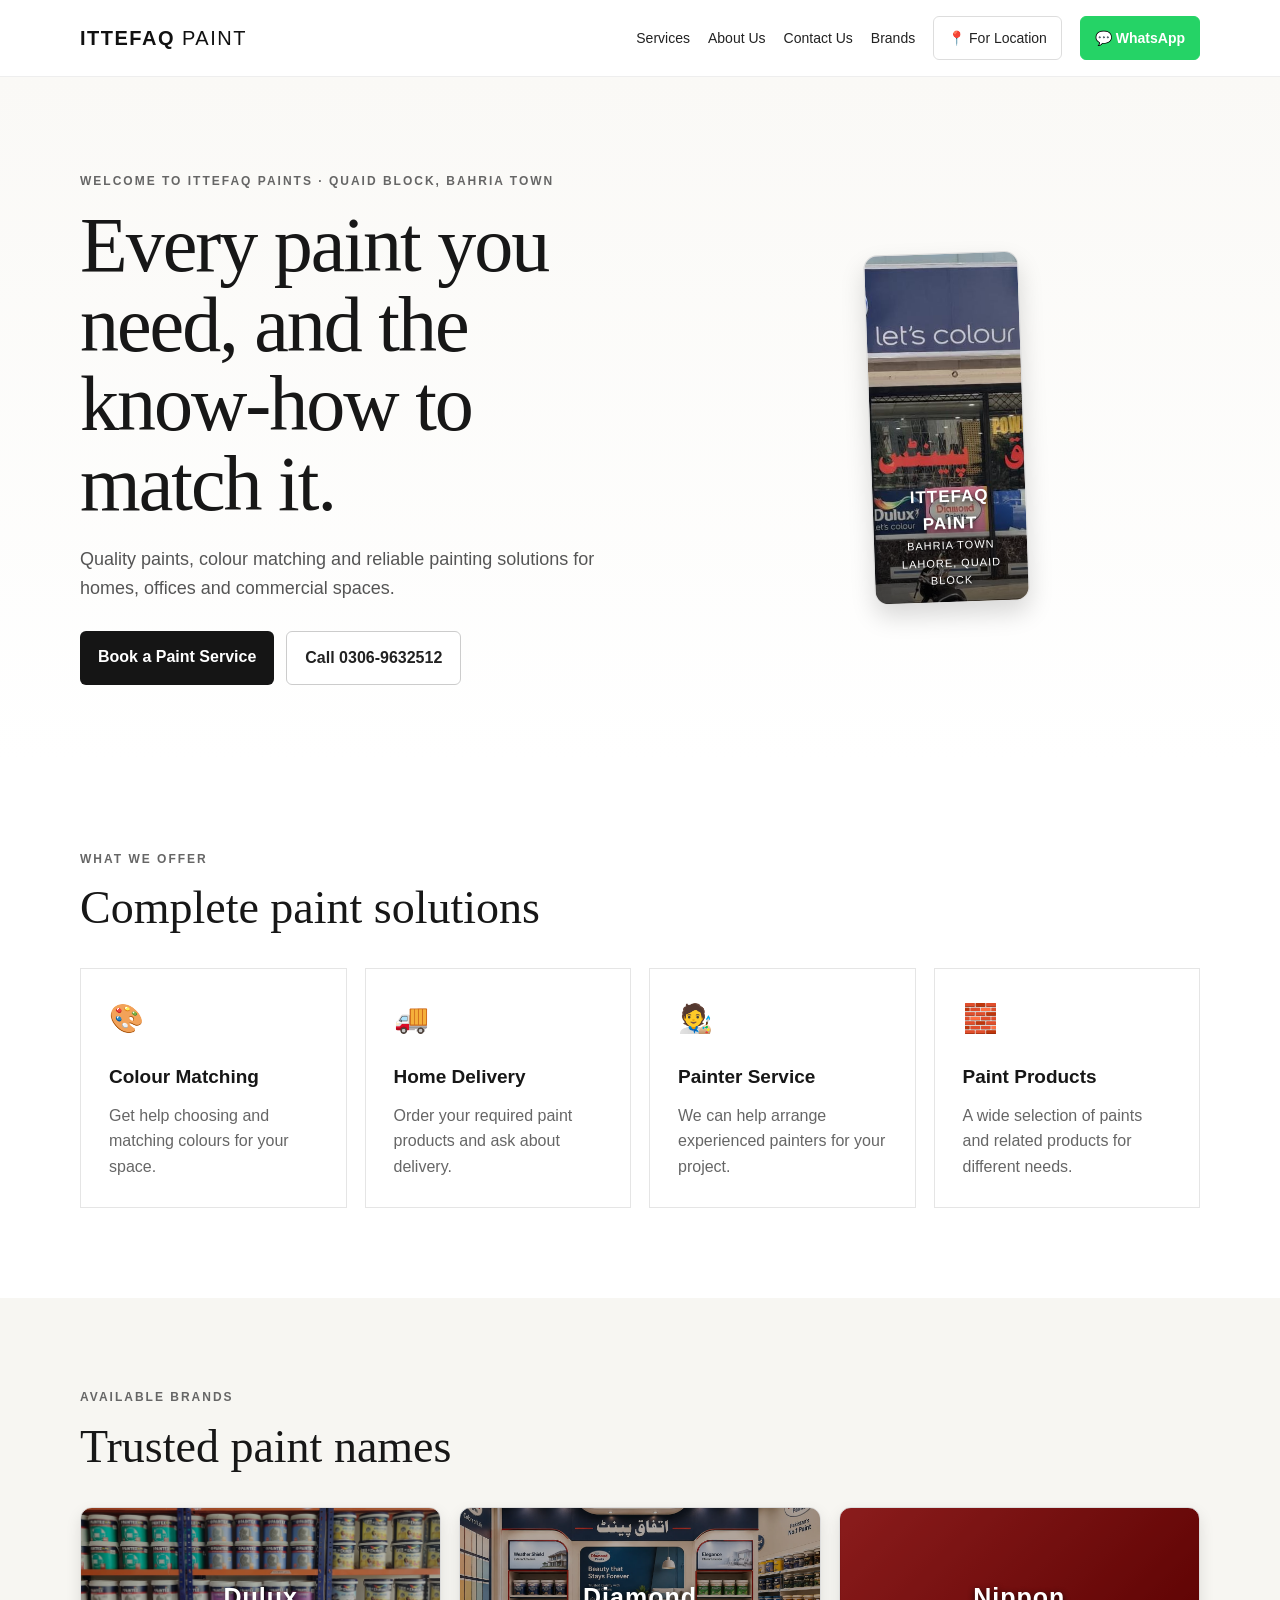
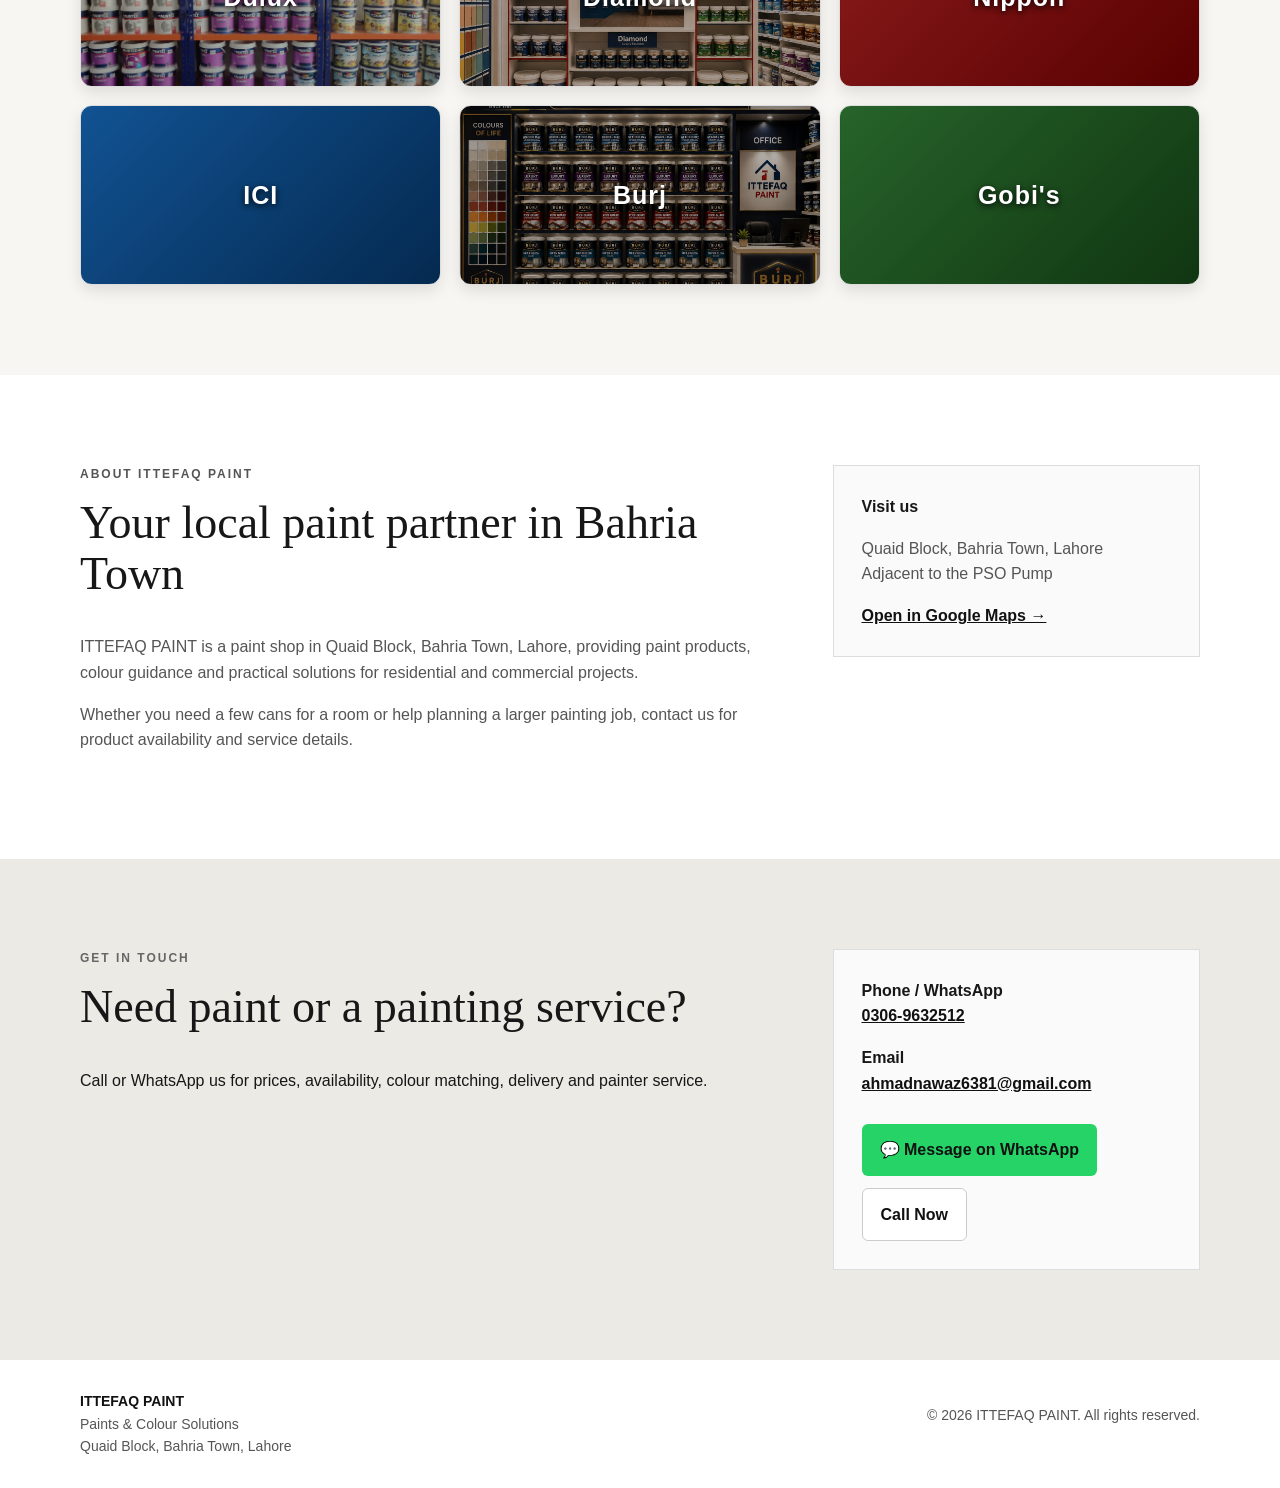
==== commit 7ff3b43b: "index.html" ====
--- a/index.html
+++ b/index.html
@@ -107,60 +107,29 @@
         </div>
 
 
-        <!-- ================= THREE PAINT IMAGES ================= -->
+        <!-- ================= ITTEFAQ PAINT MAIN IMAGE ================= -->
 
         <div class="three-paint-images">
 
-          <!-- DULUX -->
-
           <div class="paint-image paint-left">
 
             <img
-              src="dulux.jpg.jpeg"
-              alt="Dulux Paint Products">
+              src="front.jpg.jpeg"
+              alt="Ittefaq Paint Bahria Town Lahore">
 
             <div class="paint-label">
-              <strong>DULUX</strong>
-              <span>Paints</span>
+
+              <strong>
+                ITTEFAQ PAINT
+              </strong>
+
+              <span>
+                Bahria Town Lahore, Quaid Block
+              </span>
+
             </div>
 
           </div>
-
-
-          <!-- DIAMOND -->
-
-          <div class="paint-image paint-center">
-
-            <img
-              src="diamond.jpg.jpeg"
-              alt="Diamond Paints Products">
-
-            <div class="paint-label">
-              <strong>DIAMOND</strong>
-              <span>Paints</span>
-            </div>
-
-          </div>
-
-
-          <!-- BURJ -->
-
-          <div class="paint-image paint-right">
-
-            <img
-              src="burj.jpg.jpeg"
-              alt="Burj Paints Products">
-
-            <div class="paint-label">
-              <strong>BURJ</strong>
-              <span>Paints</span>
-            </div>
-
-          </div>
-
-          <p class="image-caption">
-            Paints • Colour Matching • Delivery • Painters
-          </p>
 
         </div>
 
@@ -184,7 +153,6 @@
         </h2>
 
         <div class="cards">
-
 
           <article class="card">
 
@@ -513,6 +481,12 @@
           Paints & Colour Solutions
         </span>
 
+        <br>
+
+        <span>
+          Quaid Block, Bahria Town, Lahore
+        </span>
+
       </div>
 
 
--- a/style.css
+++ b/style.css
@@ -83,7 +83,7 @@
   font-weight: 700;
 }
 
-/* ================= MOBILE MENU BUTTON ================= */
+/* ================= MOBILE MENU ================= */
 
 .menu-btn {
   display: none;
@@ -105,8 +105,8 @@
 
 .hero-grid {
   display: grid;
-  grid-template-columns: 1.1fr 0.9fr;
-  gap: 60px;
+  grid-template-columns: 1.05fr 0.95fr;
+  gap: 55px;
   align-items: center;
 }
 
@@ -167,84 +167,122 @@
   color: #ffffff;
 }
 
-/* ================= PAINT PRODUCT CARD ================= */
-
-.hero-card {
-  background: #f7f6f2;
-  border: 1px solid #dddddd;
-  border-radius: 14px;
-  padding: 25px;
-  min-height: 380px;
+/* =====================================================
+   THREE REAL PAINT PICTURES - HERO
+   ===================================================== */
+
+.three-paint-images {
+  position: relative;
+  min-height: 430px;
   display: flex;
-  flex-direction: column;
-  justify-content: center;
-  box-shadow: 0 8px 20px rgba(0, 0, 0, 0.08);
-}
-
-.paint-products {
-  display: flex;
-  align-items: flex-end;
-  justify-content: center;
-  gap: 12px;
-  min-height: 260px;
-}
-
-.product {
-  width: 31%;
-  display: flex;
-  flex-direction: column;
-  align-items: center;
-}
-
-.product .lid {
-  width: 85%;
-  height: 15px;
-  background: #333333;
-  border-radius: 8px 8px 3px 3px;
-  box-shadow: inset 0 -2px 3px rgba(0,0,0,0.25);
-}
-
-.product .can {
-  width: 100%;
-  height: 175px;
-  border-radius: 8px 8px 14px 14px;
-  display: flex;
-  flex-direction: column;
   align-items: center;
   justify-content: center;
+  gap: 10px;
+  padding: 25px 10px 55px;
+}
+
+.paint-image {
+  position: relative;
+  width: 32%;
+  height: 350px;
+  border-radius: 14px;
+  overflow: hidden;
+  background: #eeeeee;
+  border: 1px solid #dddddd;
+  box-shadow: 0 12px 25px rgba(0, 0, 0, 0.15);
+  transition: transform 0.3s ease, box-shadow 0.3s ease;
+}
+
+.paint-image img {
+  width: 100%;
+  height: 100%;
+  display: block;
+  object-fit: cover;
+}
+
+.paint-image:hover {
+  transform: translateY(-8px);
+  box-shadow: 0 18px 35px rgba(0, 0, 0, 0.20);
+}
+
+/* Slightly different heights for a premium layout */
+
+.paint-left {
+  transform: translateY(15px) rotate(-2deg);
+}
+
+.paint-center {
+  height: 380px;
+  z-index: 2;
+}
+
+.paint-right {
+  transform: translateY(15px) rotate(2deg);
+}
+
+.paint-left:hover {
+  transform: translateY(7px) rotate(-2deg);
+}
+
+.paint-right:hover {
+  transform: translateY(7px) rotate(2deg);
+}
+
+/* Dark gradient at bottom of pictures */
+
+.paint-image::after {
+  content: "";
+  position: absolute;
+  left: 0;
+  right: 0;
+  bottom: 0;
+  height: 35%;
+  background: linear-gradient(
+    to top,
+    rgba(0, 0, 0, 0.65),
+    transparent
+  );
+  pointer-events: none;
+}
+
+/* Picture labels */
+
+.paint-label {
+  position: absolute;
+  left: 12px;
+  right: 12px;
+  bottom: 12px;
+  z-index: 3;
   color: #ffffff;
-  font-weight: 800;
   text-align: center;
-  box-shadow: 0 8px 15px rgba(0,0,0,0.2);
-}
-
-.product .can span {
+  text-shadow: 0 2px 5px rgba(0, 0, 0, 0.8);
+}
+
+.paint-label strong {
+  display: block;
   font-size: 17px;
   letter-spacing: 1px;
 }
 
-.product .can small {
+.paint-label span {
+  display: block;
   font-size: 11px;
-  margin-top: 5px;
-}
-
-.product.dulux .can {
-  background: linear-gradient(160deg, #e3262e, #9d1016);
-}
-
-.product.diamond .can {
-  background: linear-gradient(160deg, #eeeeee, #777777);
-  color: #111111;
-}
-
-.product.burj .can {
-  background: linear-gradient(160deg, #d99a35, #754509);
-}
-
-.hero-card > p {
+  text-transform: uppercase;
+  letter-spacing: 1px;
+}
+
+/* Caption */
+
+.image-caption {
+  position: absolute;
+  left: 0;
+  right: 0;
+  bottom: 0;
+  margin: 0;
   text-align: center;
+  font-size: 13px;
   font-weight: 700;
-  margin: 20px 0 0;
+  color: #555555;
 }
 
 /* ================= SECTIONS ================= */
@@ -300,20 +338,98 @@
 .brands {
   display: grid;
   grid-template-columns: repeat(3, 1fr);
-  gap: 15px;
-}
-
-.brands > div {
-  min-height: 120px;
+  gap: 18px;
+}
+
+.brand-card {
+  position: relative;
+  height: 180px;
+  border-radius: 12px;
+  overflow: hidden;
   border: 1px solid #dddddd;
-  border-radius: 8px;
-  background: #ffffff;
+
   display: flex;
   align-items: center;
   justify-content: center;
-  font-size: 22px;
+
+  background-size: cover;
+  background-position: center;
+
+  box-shadow: 0 6px 15px rgba(0, 0, 0, 0.10);
+
+  transition: transform 0.3s ease,
+              box-shadow 0.3s ease;
+}
+
+.brand-card:hover {
+  transform: translateY(-5px);
+  box-shadow: 0 12px 25px rgba(0, 0, 0, 0.16);
+}
+
+/* ACTUAL UPLOADED PICTURES */
+
+.brand-card.dulux {
+  background-image: url("dulux.jpg.jpeg");
+}
+
+.brand-card.diamond {
+  background-image: url("diamond.jpg.jpeg");
+}
+
+.brand-card.burj {
+  background-image: url("burj.jpg.jpeg");
+}
+
+/* Other brands */
+
+.brand-card.nippon {
+  background-image: linear-gradient(
+    135deg,
+    #c62828,
+    #7f0000
+  );
+}
+
+.brand-card.ici {
+  background-image: linear-gradient(
+    135deg,
+    #1976d2,
+    #063b72
+  );
+}
+
+.brand-card.gobis {
+  background-image: linear-gradient(
+    135deg,
+    #388e3c,
+    #174d19
+  );
+}
+
+/* Dark overlay */
+
+.brand-card .overlay {
+  position: absolute;
+  inset: 0;
+  background: rgba(0, 0, 0, 0.30);
+  z-index: 1;
+  transition: background 0.3s ease;
+}
+
+.brand-card:hover .overlay {
+  background: rgba(0, 0, 0, 0.42);
+}
+
+/* Brand name */
+
+.brand-name {
+  position: relative;
+  z-index: 2;
+  color: #ffffff;
+  font-size: 25px;
   font-weight: 800;
-  box-shadow: 0 4px 10px rgba(0,0,0,0.06);
+  letter-spacing: 1px;
+  text-shadow: 0 2px 6px rgba(0, 0, 0, 0.9);
 }
 
 /* ================= ABOUT + CONTACT ================= */
@@ -367,7 +483,9 @@
   color: #111111;
 }
 
-/* ================= MOBILE ================= */
+/* =====================================================
+   TABLET
+   ===================================================== */
 
 @media (max-width: 850px) {
 
@@ -388,13 +506,17 @@
     right: 0;
     top: 70px;
     width: 100%;
+
     background: #ffffff;
     padding: 15px;
+
     flex-direction: column;
     align-items: stretch;
     gap: 5px;
+
     border-bottom: 1px solid #dddddd;
-    box-shadow: 0 10px 20px rgba(0,0,0,0.12);
+    box-shadow: 0 10px 20px rgba(0, 0, 0, 0.12);
+
     z-index: 1001;
   }
 
@@ -419,6 +541,26 @@
     grid-template-columns: 1fr;
   }
 
+  .hero {
+    padding-top: 60px;
+  }
+
+  .hero h1 {
+    font-size: 52px;
+  }
+
+  .three-paint-images {
+    min-height: 390px;
+  }
+
+  .paint-image {
+    height: 310px;
+  }
+
+  .paint-center {
+    height: 340px;
+  }
+
   .cards {
     grid-template-columns: repeat(2, 1fr);
   }
@@ -427,20 +569,11 @@
     grid-template-columns: repeat(2, 1fr);
   }
 
-  .hero {
-    padding-top: 60px;
-  }
-
-  .hero h1 {
-    font-size: 52px;
-  }
-
-  .hero-card {
-    min-height: 330px;
-  }
-}
-
-/* ================= SMALL MOBILE ================= */
+}
+
+/* =====================================================
+   SMALL MOBILE
+   ===================================================== */
 
 @media (max-width: 520px) {
 
@@ -477,32 +610,68 @@
     grid-template-columns: 1fr;
   }
 
+  /* THREE IMAGES ON MOBILE */
+
+  .three-paint-images {
+    min-height: 360px;
+    gap: 5px;
+    padding: 15px 0 45px;
+  }
+
+  .paint-image {
+    width: 33.33%;
+    height: 270px;
+    border-radius: 9px;
+  }
+
+  .paint-center {
+    height: 300px;
+  }
+
+  .paint-left {
+    transform: translateY(12px) rotate(-2deg);
+  }
+
+  .paint-right {
+    transform: translateY(12px) rotate(2deg);
+  }
+
+  .paint-label {
+    left: 4px;
+    right: 4px;
+    bottom: 7px;
+  }
+
+  .paint-label strong {
+    font-size: 11px;
+  }
+
+  .paint-label span {
+    font-size: 8px;
+  }
+
+  .image-caption {
+    font-size: 10px;
+  }
+
+  /* BRANDS */
+
   .brands {
     grid-template-columns: repeat(2, 1fr);
-  }
-
-  .brands > div {
-    min-height: 100px;
-    font-size: 18px;
-  }
-
-  .paint-products {
-    gap: 6px;
-  }
-
-  .product .can {
-    height: 140px;
-  }
-
-  .product .can span {
-    font-size: 13px;
-  }
-
-  .product .can small {
-    font-size: 9px;
+    gap: 10px;
+  }
+
+  .brand-card {
+    height: 130px;
+    border-radius: 9px;
+  }
+
+  .brand-name {
+    font-size: 17px;
   }
 
   .footer-wrap {
     flex-direction: column;
   }
-}
+
+}
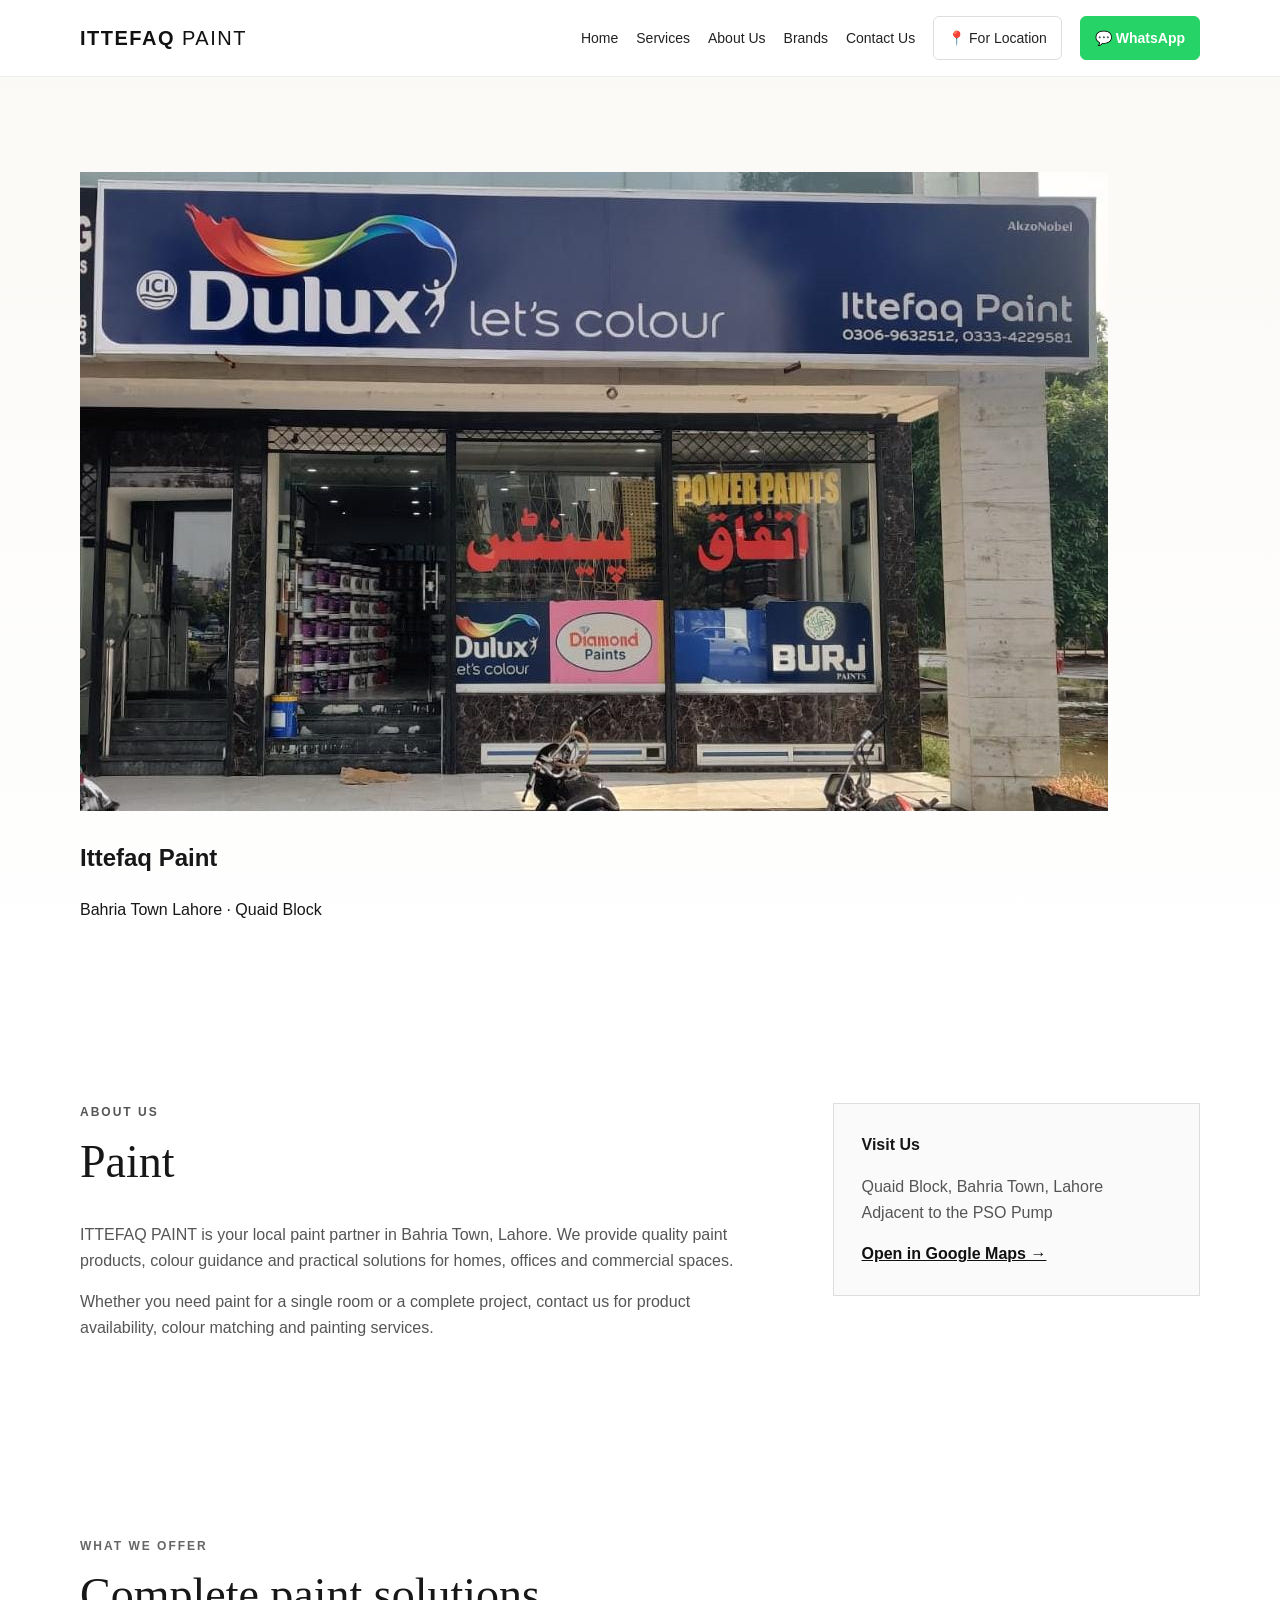
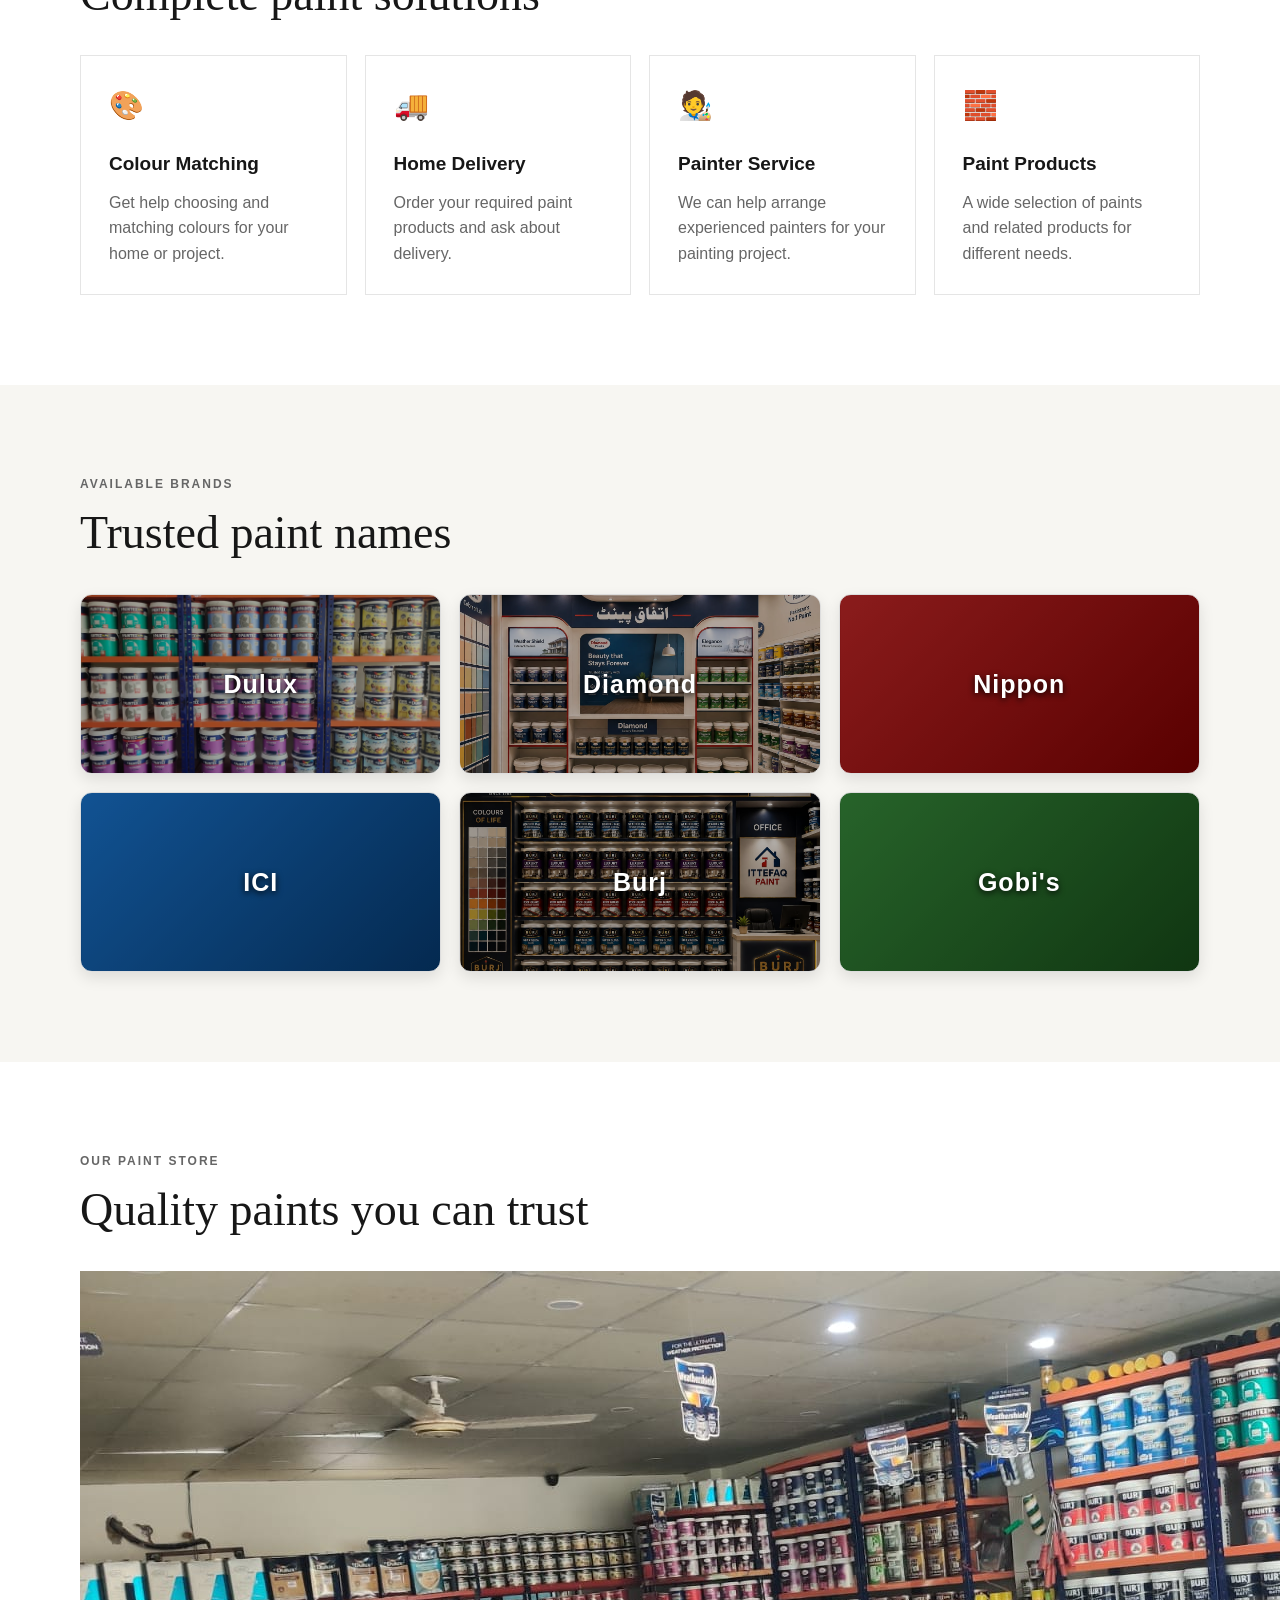
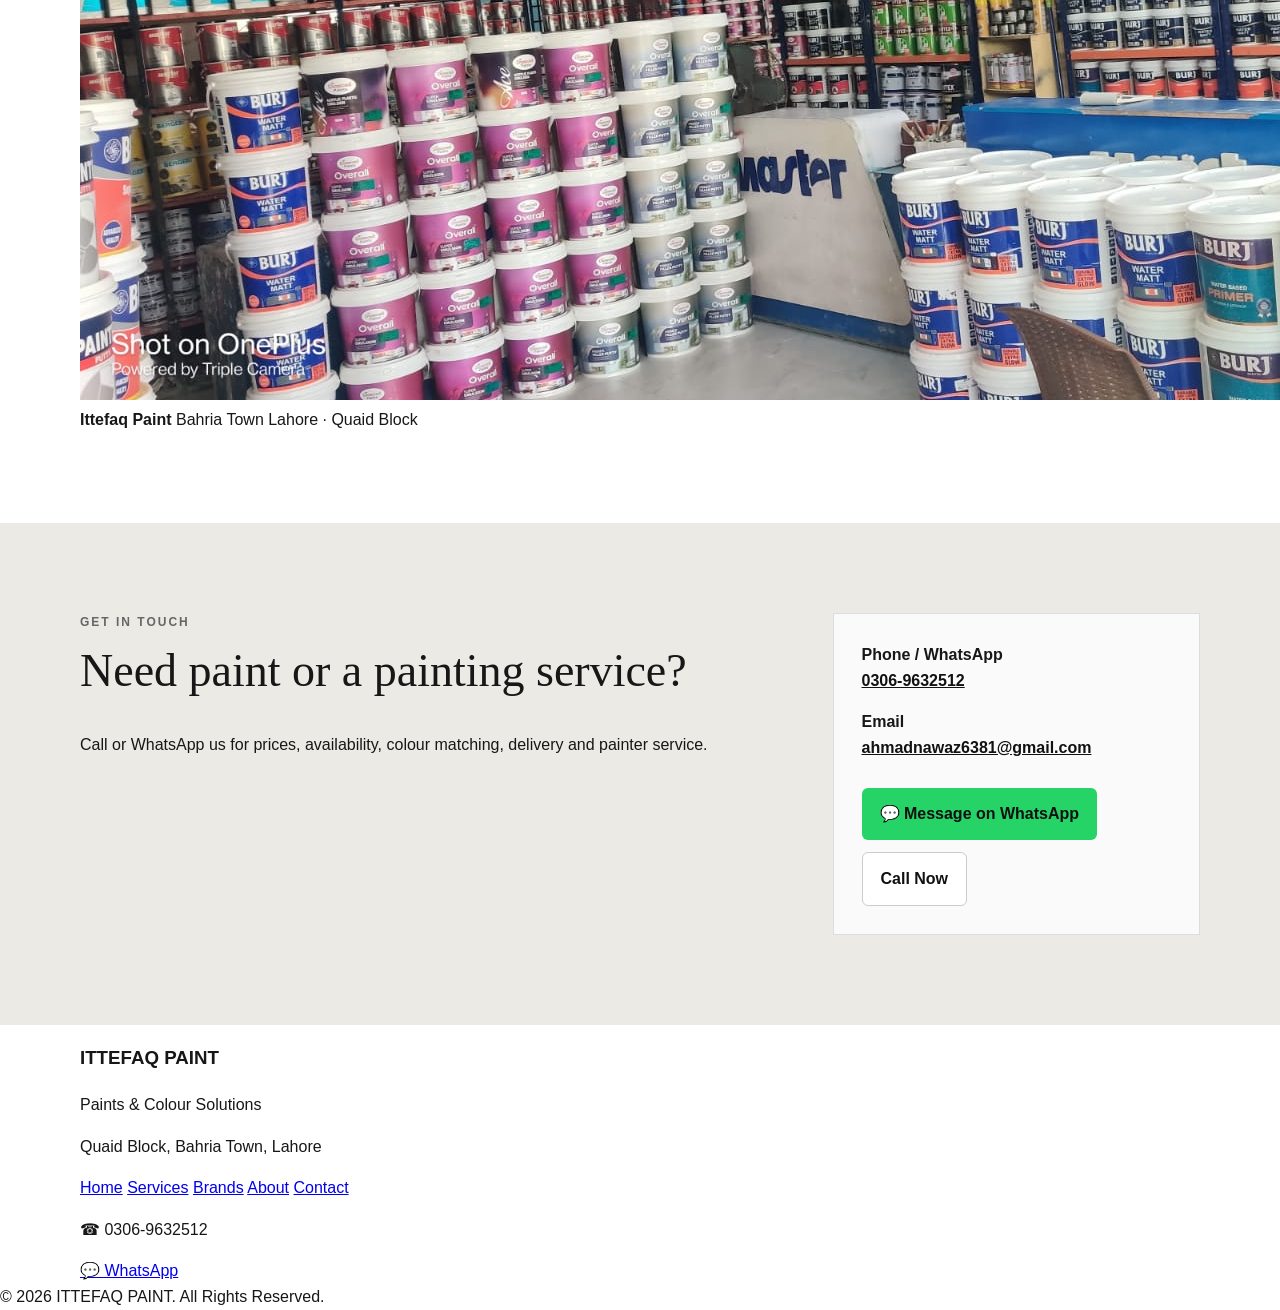
==== commit 12241c1b: "index.html" ====
--- a/index.html
+++ b/index.html
@@ -6,7 +6,7 @@
   <meta name="viewport" content="width=device-width, initial-scale=1.0">
 
   <meta name="description"
-    content="ITTEFAQ PAINTS - Quality paints, colour matching, home delivery and painting services in Quaid Block, Bahria Town Lahore.">
+    content="ITTEFAQ PAINT - Quality paints, colour matching, home delivery and painting services in Quaid Block, Bahria Town Lahore.">
 
   <title>ITTEFAQ PAINT | Paints & Colour Solutions</title>
 
@@ -35,13 +35,15 @@
 
       <nav class="nav" aria-label="Main navigation">
 
+        <a href="#home">Home</a>
+
         <a href="#services">Services</a>
 
         <a href="#about">About Us</a>
 
+        <a href="#brands">Brands</a>
+
         <a href="#contact">Contact Us</a>
-
-        <a href="#brands">Brands</a>
 
         <a
           class="location-btn"
@@ -72,292 +74,68 @@
 
     <section id="home" class="hero">
 
-      <div class="container hero-grid">
-
-        <!-- HERO TEXT -->
-
-        <div class="hero-content">
+      <div class="container">
+
+        <div class="hero-shop-image">
+
+          <img
+            src="front.jpg.jpeg"
+            alt="Ittefaq Paint Bahria Town Lahore">
+
+          <div class="hero-shop-label">
+
+            <h2>
+              Ittefaq Paint
+            </h2>
+
+            <p>
+              Bahria Town Lahore · Quaid Block
+            </p>
+
+          </div>
+
+        </div>
+
+      </div>
+
+    </section>
+
+
+    <!-- ================= ABOUT ================= -->
+
+    <section id="about" class="section">
+
+      <div class="container about-grid">
+
+        <div>
 
           <p class="eyebrow">
-            Welcome to ITTEFAQ PAINTS · Quaid Block, Bahria Town
-          </p>
-
-          <h1>
-            Every paint you need,
-            and the know-how to match it.
-          </h1>
-
-          <p class="hero-text">
-            Quality paints, colour matching and reliable painting
-            solutions for homes, offices and commercial spaces.
-          </p>
-
-          <div class="hero-actions">
-
-            <a class="primary-btn" href="#contact">
-              Book a Paint Service
-            </a>
-
-            <a class="secondary-btn" href="tel:+923069632512">
-              Call 0306-9632512
-            </a>
-
-          </div>
-
-        </div>
-
-
-        <!-- ================= ITTEFAQ PAINT MAIN IMAGE ================= -->
-
-        <div class="three-paint-images">
-
-          <div class="paint-image paint-left">
-
-            <img
-              src="front.jpg.jpeg"
-              alt="Ittefaq Paint Bahria Town Lahore">
-
-            <div class="paint-label">
-
-              <strong>
-                ITTEFAQ PAINT
-              </strong>
-
-              <span>
-                Bahria Town Lahore, Quaid Block
-              </span>
-
-            </div>
-
-          </div>
-
-        </div>
-
-      </div>
-
-    </section>
-
-
-    <!-- ================= SERVICES ================= -->
-
-    <section id="services" class="section">
-
-      <div class="container">
-
-        <p class="eyebrow">
-          What we offer
-        </p>
-
-        <h2>
-          Complete paint solutions
-        </h2>
-
-        <div class="cards">
-
-          <article class="card">
-
-            <div class="icon">🎨</div>
-
-            <h3>
-              Colour Matching
-            </h3>
-
-            <p>
-              Get help choosing and matching colours for your space.
-            </p>
-
-          </article>
-
-
-          <article class="card">
-
-            <div class="icon">🚚</div>
-
-            <h3>
-              Home Delivery
-            </h3>
-
-            <p>
-              Order your required paint products and ask about delivery.
-            </p>
-
-          </article>
-
-
-          <article class="card">
-
-            <div class="icon">🧑‍🎨</div>
-
-            <h3>
-              Painter Service
-            </h3>
-
-            <p>
-              We can help arrange experienced painters for your project.
-            </p>
-
-          </article>
-
-
-          <article class="card">
-
-            <div class="icon">🧱</div>
-
-            <h3>
-              Paint Products
-            </h3>
-
-            <p>
-              A wide selection of paints and related products for different needs.
-            </p>
-
-          </article>
-
-        </div>
-
-      </div>
-
-    </section>
-
-
-    <!-- ================= BRANDS ================= -->
-
-    <section id="brands" class="section light">
-
-      <div class="container">
-
-        <p class="eyebrow">
-          Available brands
-        </p>
-
-        <h2>
-          Trusted paint names
-        </h2>
-
-
-        <div class="brands">
-
-
-          <!-- DULUX -->
-
-          <div class="brand-card dulux">
-
-            <div class="overlay"></div>
-
-            <span class="brand-name">
-              Dulux
-            </span>
-
-          </div>
-
-
-          <!-- DIAMOND -->
-
-          <div class="brand-card diamond">
-
-            <div class="overlay"></div>
-
-            <span class="brand-name">
-              Diamond
-            </span>
-
-          </div>
-
-
-          <!-- NIPPON -->
-
-          <div class="brand-card nippon">
-
-            <div class="overlay"></div>
-
-            <span class="brand-name">
-              Nippon
-            </span>
-
-          </div>
-
-
-          <!-- ICI -->
-
-          <div class="brand-card ici">
-
-            <div class="overlay"></div>
-
-            <span class="brand-name">
-              ICI
-            </span>
-
-          </div>
-
-
-          <!-- BURJ -->
-
-          <div class="brand-card burj">
-
-            <div class="overlay"></div>
-
-            <span class="brand-name">
-              Burj
-            </span>
-
-          </div>
-
-
-          <!-- GOBI'S -->
-
-          <div class="brand-card gobis">
-
-            <div class="overlay"></div>
-
-            <span class="brand-name">
-              Gobi's
-            </span>
-
-          </div>
-
-        </div>
-
-      </div>
-
-    </section>
-
-
-    <!-- ================= ABOUT ================= -->
-
-    <section id="about" class="section">
-
-      <div class="container about-grid">
-
-        <div>
-
-          <p class="eyebrow">
-            About ITTEFAQ PAINT
+            About Us
           </p>
 
           <h2>
-            Your local paint partner in Bahria Town
+            Paint
           </h2>
 
           <p>
-            ITTEFAQ PAINT is a paint shop in Quaid Block,
-            Bahria Town, Lahore, providing paint products,
-            colour guidance and practical solutions for
-            residential and commercial projects.
+            ITTEFAQ PAINT is your local paint partner in
+            Bahria Town, Lahore. We provide quality paint
+            products, colour guidance and practical solutions
+            for homes, offices and commercial spaces.
           </p>
 
           <p>
-            Whether you need a few cans for a room or help
-            planning a larger painting job, contact us for
-            product availability and service details.
-          </p>
-
-        </div>
-
+            Whether you need paint for a single room or a
+            complete project, contact us for product
+            availability, colour matching and painting services.
+          </p>
+
+        </div>
 
         <div class="info-box">
 
           <strong>
-            Visit us
+            Visit Us
           </strong>
 
           <p>
@@ -380,6 +158,233 @@
     </section>
 
 
+    <!-- ================= SERVICES ================= -->
+
+    <section id="services" class="section">
+
+      <div class="container">
+
+        <p class="eyebrow">
+          What We Offer
+        </p>
+
+        <h2>
+          Complete paint solutions
+        </h2>
+
+        <div class="cards">
+
+          <article class="card">
+
+            <div class="icon">🎨</div>
+
+            <h3>
+              Colour Matching
+            </h3>
+
+            <p>
+              Get help choosing and matching colours
+              for your home or project.
+            </p>
+
+          </article>
+
+
+          <article class="card">
+
+            <div class="icon">🚚</div>
+
+            <h3>
+              Home Delivery
+            </h3>
+
+            <p>
+              Order your required paint products
+              and ask about delivery.
+            </p>
+
+          </article>
+
+
+          <article class="card">
+
+            <div class="icon">🧑‍🎨</div>
+
+            <h3>
+              Painter Service
+            </h3>
+
+            <p>
+              We can help arrange experienced painters
+              for your painting project.
+            </p>
+
+          </article>
+
+
+          <article class="card">
+
+            <div class="icon">🧱</div>
+
+            <h3>
+              Paint Products
+            </h3>
+
+            <p>
+              A wide selection of paints and related
+              products for different needs.
+            </p>
+
+          </article>
+
+        </div>
+
+      </div>
+
+    </section>
+
+
+    <!-- ================= BRANDS ================= -->
+
+    <section id="brands" class="section light">
+
+      <div class="container">
+
+        <p class="eyebrow">
+          Available Brands
+        </p>
+
+        <h2>
+          Trusted paint names
+        </h2>
+
+
+        <div class="brands">
+
+
+          <!-- DULUX -->
+
+          <div class="brand-card dulux">
+
+            <div class="overlay"></div>
+
+            <span class="brand-name">
+              Dulux
+            </span>
+
+          </div>
+
+
+          <!-- DIAMOND -->
+
+          <div class="brand-card diamond">
+
+            <div class="overlay"></div>
+
+            <span class="brand-name">
+              Diamond
+            </span>
+
+          </div>
+
+
+          <!-- NIPPON -->
+
+          <div class="brand-card nippon">
+
+            <div class="overlay"></div>
+
+            <span class="brand-name">
+              Nippon
+            </span>
+
+          </div>
+
+
+          <!-- ICI -->
+
+          <div class="brand-card ici">
+
+            <div class="overlay"></div>
+
+            <span class="brand-name">
+              ICI
+            </span>
+
+          </div>
+
+
+          <!-- BURJ -->
+
+          <div class="brand-card burj">
+
+            <div class="overlay"></div>
+
+            <span class="brand-name">
+              Burj
+            </span>
+
+          </div>
+
+
+          <!-- GOBI'S -->
+
+          <div class="brand-card gobis">
+
+            <div class="overlay"></div>
+
+            <span class="brand-name">
+              Gobi's
+            </span>
+
+          </div>
+
+        </div>
+
+      </div>
+
+    </section>
+
+
+    <!-- ================= SHOP SECOND IMAGE ================= -->
+
+    <section class="section shop-photo-section">
+
+      <div class="container">
+
+        <p class="eyebrow">
+          Our Paint Store
+        </p>
+
+        <h2>
+          Quality paints you can trust
+        </h2>
+
+        <div class="shop-photo">
+
+          <img
+            src="back.jpg.jpeg"
+            alt="Ittefaq Paint Store Bahria Town Lahore">
+
+          <div class="shop-photo-label">
+
+            <strong>
+              Ittefaq Paint
+            </strong>
+
+            <span>
+              Bahria Town Lahore · Quaid Block
+            </span>
+
+          </div>
+
+        </div>
+
+      </div>
+
+    </section>
+
+
     <!-- ================= CONTACT ================= -->
 
     <section id="contact" class="section contact">
@@ -389,7 +394,7 @@
         <div>
 
           <p class="eyebrow">
-            Get in touch
+            Get In Touch
           </p>
 
           <h2>
@@ -463,50 +468,72 @@
   </main>
 
 
-  <!-- ================= FOOTER ================= -->
-
-  <footer>
-
-    <div class="container footer-wrap">
-
-      <div>
-
-        <strong>
+  <!-- ================= BLACK FOOTER ================= -->
+
+  <footer class="main-footer">
+
+    <div class="container footer-content">
+
+      <div class="footer-brand">
+
+        <h3>
           ITTEFAQ PAINT
-        </strong>
-
-        <br>
-
-        <span>
+        </h3>
+
+        <p>
           Paints & Colour Solutions
-        </span>
-
-        <br>
-
-        <span>
+        </p>
+
+        <p>
           Quaid Block, Bahria Town, Lahore
-        </span>
-
-      </div>
-
-
-      <p>
-
-        ©
-
-        <span id="year"></span>
-
-        ITTEFAQ PAINT.
-        All rights reserved.
-
-      </p>
+        </p>
+
+      </div>
+
+
+      <div class="footer-links">
+
+        <a href="#home">Home</a>
+
+        <a href="#services">Services</a>
+
+        <a href="#brands">Brands</a>
+
+        <a href="#about">About</a>
+
+        <a href="#contact">Contact</a>
+
+      </div>
+
+
+      <div class="footer-contact">
+
+        <p>
+          ☎ 0306-9632512
+        </p>
+
+        <a
+          target="_blank"
+          rel="noopener"
+          href="https://wa.me/923069632512?text=Assalam-o-Alaikum%2C%20I%20want%20to%20ask%20about%20paint%20products%20and%20services.">
+          💬 WhatsApp
+        </a>
+
+      </div>
 
     </div>
 
+
+    <div class="footer-bottom">
+
+      © 2026 ITTEFAQ PAINT. All Rights Reserved.
+
+    </div>
+
   </footer>
 
 
-  <!-- JAVASCRIPT -->
+  <!-- ================= JAVASCRIPT ================= -->
 
   <script src="script.js"></script>
 
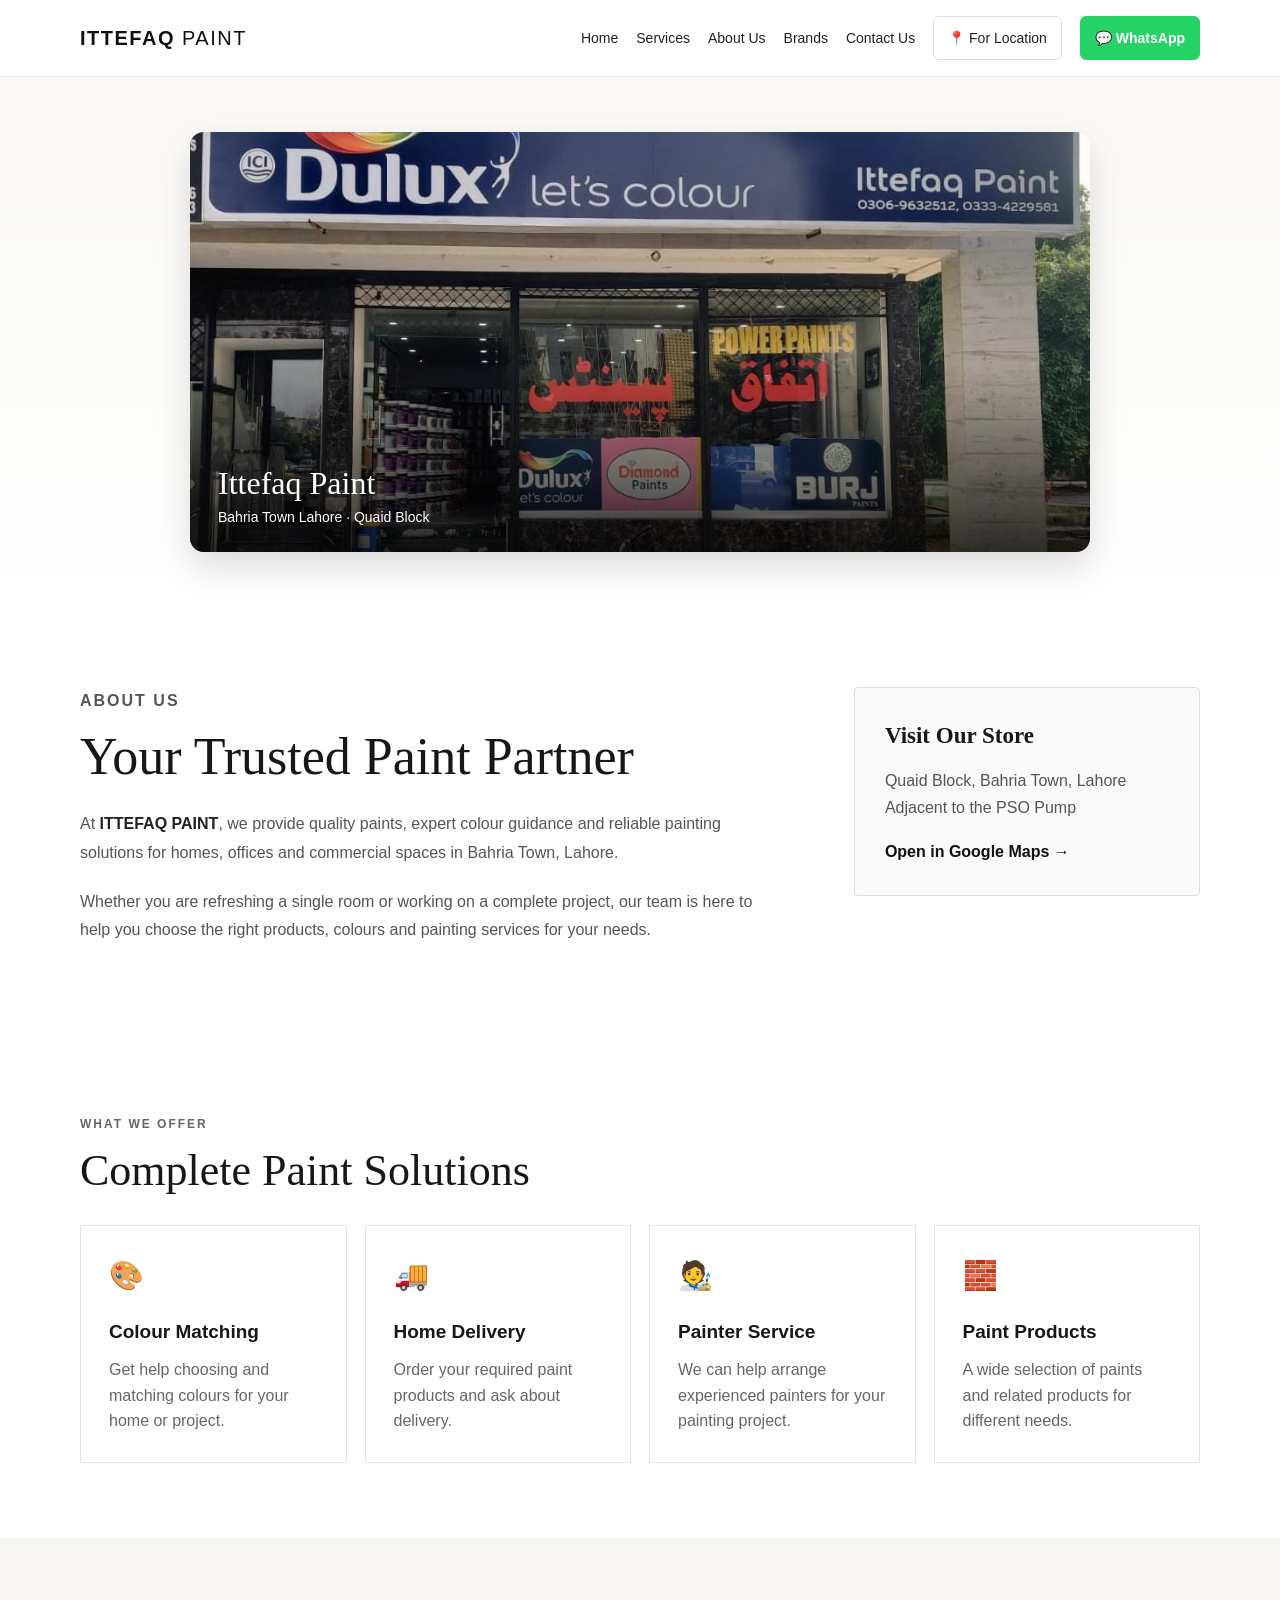
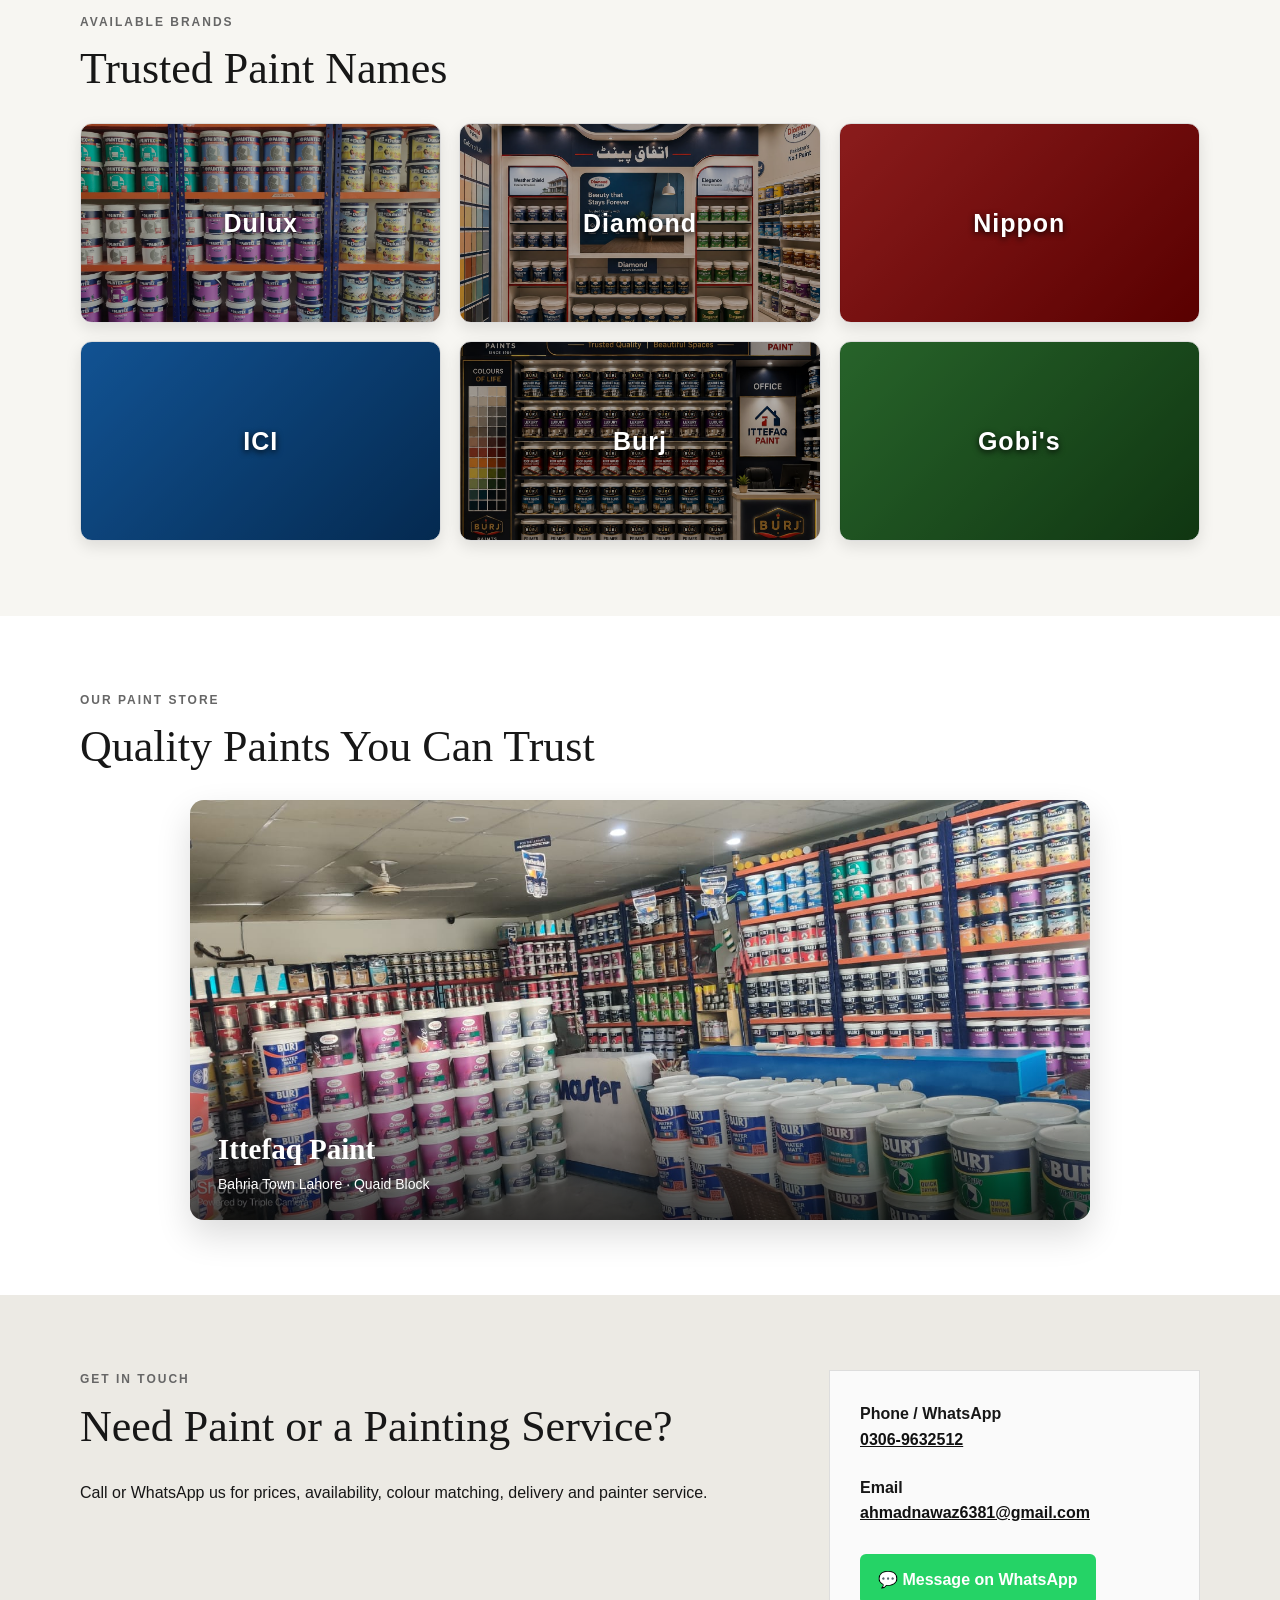
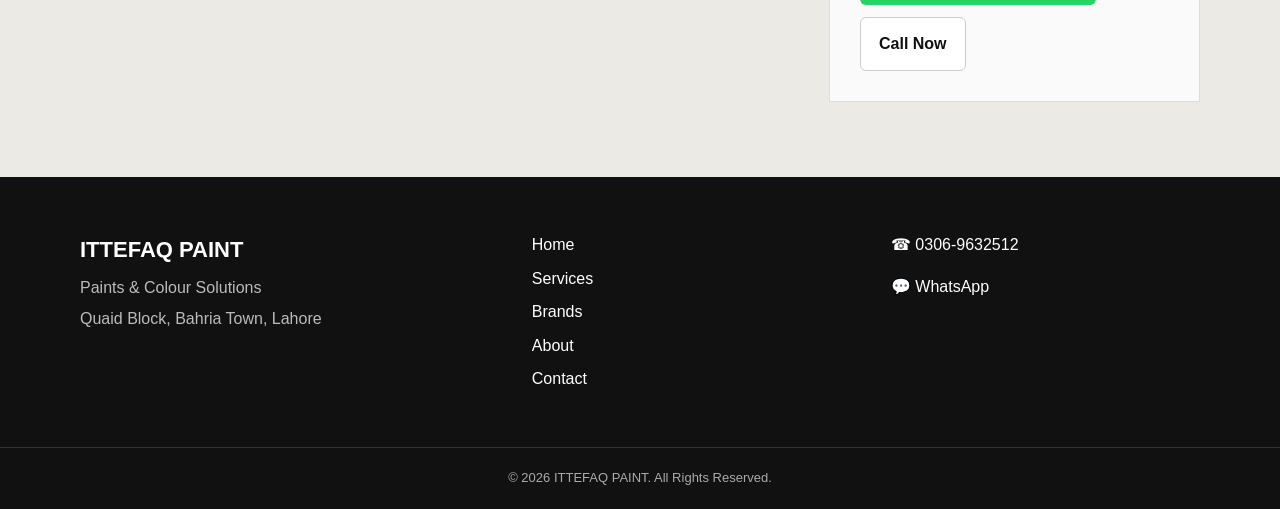
==== commit 17b5a131: "index.html" ====
--- a/index.html
+++ b/index.html
@@ -36,13 +36,9 @@
       <nav class="nav" aria-label="Main navigation">
 
         <a href="#home">Home</a>
-
         <a href="#services">Services</a>
-
         <a href="#about">About Us</a>
-
         <a href="#brands">Brands</a>
-
         <a href="#contact">Contact Us</a>
 
         <a
@@ -84,9 +80,7 @@
 
           <div class="hero-shop-label">
 
-            <h2>
-              Ittefaq Paint
-            </h2>
+            <h2>Ittefaq Paint</h2>
 
             <p>
               Bahria Town Lahore · Quaid Block
@@ -103,40 +97,34 @@
 
     <!-- ================= ABOUT ================= -->
 
-    <section id="about" class="section">
+    <section id="about" class="section about-section">
 
       <div class="container about-grid">
 
-        <div>
-
-          <p class="eyebrow">
-            About Us
-          </p>
-
-          <h2>
-            Paint
-          </h2>
-
-          <p>
-            ITTEFAQ PAINT is your local paint partner in
-            Bahria Town, Lahore. We provide quality paint
-            products, colour guidance and practical solutions
-            for homes, offices and commercial spaces.
-          </p>
-
-          <p>
-            Whether you need paint for a single room or a
-            complete project, contact us for product
-            availability, colour matching and painting services.
-          </p>
-
-        </div>
+        <div class="about-content">
+
+          <p class="eyebrow">ABOUT US</p>
+
+          <h2>Your Trusted Paint Partner</h2>
+
+          <p>
+            At <strong>ITTEFAQ PAINT</strong>, we provide quality paints,
+            expert colour guidance and reliable painting solutions for
+            homes, offices and commercial spaces in Bahria Town, Lahore.
+          </p>
+
+          <p>
+            Whether you are refreshing a single room or working on a
+            complete project, our team is here to help you choose the
+            right products, colours and painting services for your needs.
+          </p>
+
+        </div>
+
 
         <div class="info-box">
 
-          <strong>
-            Visit Us
-          </strong>
+          <strong>Visit Our Store</strong>
 
           <p>
             Quaid Block, Bahria Town, Lahore
@@ -164,13 +152,9 @@
 
       <div class="container">
 
-        <p class="eyebrow">
-          What We Offer
-        </p>
-
-        <h2>
-          Complete paint solutions
-        </h2>
+        <p class="eyebrow">What We Offer</p>
+
+        <h2>Complete Paint Solutions</h2>
 
         <div class="cards">
 
@@ -178,9 +162,7 @@
 
             <div class="icon">🎨</div>
 
-            <h3>
-              Colour Matching
-            </h3>
+            <h3>Colour Matching</h3>
 
             <p>
               Get help choosing and matching colours
@@ -194,9 +176,7 @@
 
             <div class="icon">🚚</div>
 
-            <h3>
-              Home Delivery
-            </h3>
+            <h3>Home Delivery</h3>
 
             <p>
               Order your required paint products
@@ -210,9 +190,7 @@
 
             <div class="icon">🧑‍🎨</div>
 
-            <h3>
-              Painter Service
-            </h3>
+            <h3>Painter Service</h3>
 
             <p>
               We can help arrange experienced painters
@@ -226,9 +204,7 @@
 
             <div class="icon">🧱</div>
 
-            <h3>
-              Paint Products
-            </h3>
+            <h3>Paint Products</h3>
 
             <p>
               A wide selection of paints and related
@@ -250,115 +226,58 @@
 
       <div class="container">
 
-        <p class="eyebrow">
-          Available Brands
-        </p>
-
-        <h2>
-          Trusted paint names
-        </h2>
-
+        <p class="eyebrow">Available Brands</p>
+
+        <h2>Trusted Paint Names</h2>
 
         <div class="brands">
 
-
-          <!-- DULUX -->
-
           <div class="brand-card dulux">
-
-            <div class="overlay"></div>
-
-            <span class="brand-name">
-              Dulux
-            </span>
-
-          </div>
-
-
-          <!-- DIAMOND -->
+            <div class="overlay"></div>
+            <span class="brand-name">Dulux</span>
+          </div>
 
           <div class="brand-card diamond">
-
-            <div class="overlay"></div>
-
-            <span class="brand-name">
-              Diamond
-            </span>
-
-          </div>
-
-
-          <!-- NIPPON -->
+            <div class="overlay"></div>
+            <span class="brand-name">Diamond</span>
+          </div>
 
           <div class="brand-card nippon">
-
-            <div class="overlay"></div>
-
-            <span class="brand-name">
-              Nippon
-            </span>
-
-          </div>
-
-
-          <!-- ICI -->
+            <div class="overlay"></div>
+            <span class="brand-name">Nippon</span>
+          </div>
 
           <div class="brand-card ici">
-
-            <div class="overlay"></div>
-
-            <span class="brand-name">
-              ICI
-            </span>
-
-          </div>
-
-
-          <!-- BURJ -->
+            <div class="overlay"></div>
+            <span class="brand-name">ICI</span>
+          </div>
 
           <div class="brand-card burj">
-
-            <div class="overlay"></div>
-
-            <span class="brand-name">
-              Burj
-            </span>
-
-          </div>
-
-
-          <!-- GOBI'S -->
+            <div class="overlay"></div>
+            <span class="brand-name">Burj</span>
+          </div>
 
           <div class="brand-card gobis">
-
-            <div class="overlay"></div>
-
-            <span class="brand-name">
-              Gobi's
-            </span>
-
-          </div>
-
-        </div>
-
-      </div>
-
-    </section>
-
-
-    <!-- ================= SHOP SECOND IMAGE ================= -->
+            <div class="overlay"></div>
+            <span class="brand-name">Gobi's</span>
+          </div>
+
+        </div>
+
+      </div>
+
+    </section>
+
+
+    <!-- ================= SECOND SHOP IMAGE ================= -->
 
     <section class="section shop-photo-section">
 
       <div class="container">
 
-        <p class="eyebrow">
-          Our Paint Store
-        </p>
-
-        <h2>
-          Quality paints you can trust
-        </h2>
+        <p class="eyebrow">Our Paint Store</p>
+
+        <h2>Quality Paints You Can Trust</h2>
 
         <div class="shop-photo">
 
@@ -368,9 +287,7 @@
 
           <div class="shop-photo-label">
 
-            <strong>
-              Ittefaq Paint
-            </strong>
+            <strong>Ittefaq Paint</strong>
 
             <span>
               Bahria Town Lahore · Quaid Block
@@ -393,13 +310,9 @@
 
         <div>
 
-          <p class="eyebrow">
-            Get In Touch
-          </p>
-
-          <h2>
-            Need paint or a painting service?
-          </h2>
+          <p class="eyebrow">Get In Touch</p>
+
+          <h2>Need Paint or a Painting Service?</h2>
 
           <p>
             Call or WhatsApp us for prices, availability,
@@ -412,34 +325,20 @@
         <div class="contact-card">
 
           <p>
-
-            <strong>
-              Phone / WhatsApp
-            </strong>
-
+            <strong>Phone / WhatsApp</strong>
             <br>
-
             <a href="tel:+923069632512">
               0306-9632512
             </a>
-
-          </p>
-
-
-          <p>
-
-            <strong>
-              Email
-            </strong>
-
+          </p>
+
+          <p>
+            <strong>Email</strong>
             <br>
-
             <a href="mailto:ahmadnawaz6381@gmail.com">
               ahmadnawaz6381@gmail.com
             </a>
-
-          </p>
-
+          </p>
 
           <div class="hero-actions">
 
@@ -468,7 +367,7 @@
   </main>
 
 
-  <!-- ================= BLACK FOOTER ================= -->
+  <!-- ================= FOOTER ================= -->
 
   <footer class="main-footer">
 
@@ -476,13 +375,9 @@
 
       <div class="footer-brand">
 
-        <h3>
-          ITTEFAQ PAINT
-        </h3>
-
-        <p>
-          Paints & Colour Solutions
-        </p>
+        <h3>ITTEFAQ PAINT</h3>
+
+        <p>Paints & Colour Solutions</p>
 
         <p>
           Quaid Block, Bahria Town, Lahore
@@ -494,13 +389,9 @@
       <div class="footer-links">
 
         <a href="#home">Home</a>
-
         <a href="#services">Services</a>
-
         <a href="#brands">Brands</a>
-
         <a href="#about">About</a>
-
         <a href="#contact">Contact</a>
 
       </div>
@@ -508,9 +399,7 @@
 
       <div class="footer-contact">
 
-        <p>
-          ☎ 0306-9632512
-        </p>
+        <p>☎ 0306-9632512</p>
 
         <a
           target="_blank"
@@ -525,16 +414,12 @@
 
 
     <div class="footer-bottom">
-
       © 2026 ITTEFAQ PAINT. All Rights Reserved.
-
     </div>
 
   </footer>
 
 
-  <!-- ================= JAVASCRIPT ================= -->
-
   <script src="script.js"></script>
 
 </body>
--- a/style.css
+++ b/style.css
@@ -1,3 +1,7 @@
+/* =====================================================
+   GLOBAL
+   ===================================================== */
+
 * {
   box-sizing: border-box;
 }
@@ -14,12 +18,19 @@
   line-height: 1.6;
 }
 
+img {
+  max-width: 100%;
+}
+
 .container {
   width: min(1120px, 92%);
-  margin: auto;
-}
-
-/* ================= HEADER ================= */
+  margin: 0 auto;
+}
+
+
+/* =====================================================
+   HEADER
+   ===================================================== */
 
 .site-header {
   position: sticky;
@@ -83,7 +94,10 @@
   font-weight: 700;
 }
 
-/* ================= MOBILE MENU ================= */
+
+/* =====================================================
+   MOBILE MENU
+   ===================================================== */
 
 .menu-btn {
   display: none;
@@ -96,48 +110,572 @@
   line-height: 1;
 }
 
-/* ================= HERO ================= */
+
+/* =====================================================
+   HERO
+   ===================================================== */
 
 .hero {
-  padding: 95px 0 75px;
-  background: linear-gradient(180deg, #faf9f6, #ffffff);
-}
-
-.hero-grid {
-  display: grid;
-  grid-template-columns: 1.05fr 0.95fr;
-  gap: 55px;
-  align-items: center;
+  padding: 55px 0 65px;
+  background: linear-gradient(
+    180deg,
+    #faf9f6,
+    #ffffff
+  );
+}
+
+.hero-shop-image {
+  position: relative;
+  width: 100%;
+  max-width: 900px;
+
+  /* Balanced desktop height */
+  height: 420px;
+
+  margin: 0 auto;
+  overflow: hidden;
+
+  border-radius: 14px;
+  background: #eeeeee;
+
+  box-shadow:
+    0 15px 35px rgba(0, 0, 0, 0.14);
+}
+
+.hero-shop-image img {
+  width: 100%;
+  height: 100%;
+  display: block;
+
+  object-fit: cover;
+  object-position: center;
+}
+
+
+/* Hero dark gradient */
+
+.hero-shop-image::after {
+  content: "";
+  position: absolute;
+
+  left: 0;
+  right: 0;
+  bottom: 0;
+
+  height: 45%;
+
+  background: linear-gradient(
+    to top,
+    rgba(0, 0, 0, 0.72),
+    transparent
+  );
+
+  pointer-events: none;
+}
+
+
+/* Hero text */
+
+.hero-shop-label {
+  position: absolute;
+
+  left: 28px;
+  right: 28px;
+  bottom: 24px;
+
+  z-index: 2;
+
+  color: #ffffff;
+}
+
+.hero-shop-label h2 {
+  margin: 0 0 5px;
+
+  font-family: Georgia, "Times New Roman", serif;
+
+  font-size: 32px;
+  line-height: 1.15;
+
+  font-weight: 500;
+}
+
+.hero-shop-label p {
+  margin: 0;
+
+  font-family: Arial, Helvetica, sans-serif;
+
+  font-size: 14px;
+  line-height: 1.5;
+}
+
+
+/* =====================================================
+   GENERAL SECTIONS
+   ===================================================== */
+
+.section {
+  padding: 75px 0;
 }
 
 .eyebrow {
   text-transform: uppercase;
+
   letter-spacing: 2px;
+
   font-size: 12px;
+
   font-weight: 700;
+
   color: #666666;
-  margin: 0 0 14px;
-}
-
-.hero h1 {
-  font-family: Georgia, serif;
-  font-size: clamp(48px, 7vw, 78px);
-  line-height: 1.02;
-  margin: 0 0 22px;
+
+  margin: 0 0 12px;
+}
+
+.section h2 {
+  font-family: Georgia, "Times New Roman", serif;
+
+  font-size: 44px;
+
+  line-height: 1.15;
+
   font-weight: 500;
-  letter-spacing: -2px;
-}
-
-.hero-text {
-  font-size: 18px;
-  max-width: 620px;
+
+  margin: 0 0 28px;
+
+  color: #171717;
+}
+
+
+/* =====================================================
+   ABOUT US
+   ===================================================== */
+
+.about-section {
+  padding-top: 70px;
+  padding-bottom: 75px;
+}
+
+.about-grid {
+  display: grid;
+
+  grid-template-columns: 1.35fr 0.65fr;
+
+  gap: 55px;
+
+  align-items: start;
+}
+
+.about-content {
+  max-width: 720px;
+}
+
+.about-content .eyebrow {
+  margin-bottom: 12px;
+}
+
+.about-content h2 {
+  font-family: Georgia, "Times New Roman", serif;
+
+  font-size: clamp(36px, 5vw, 52px);
+
+  line-height: 1.1;
+
+  font-weight: 500;
+
+  margin: 0 0 25px;
+
+  color: #171717;
+}
+
+.about-content p {
+  margin: 0 0 20px;
+
   color: #555555;
+
+  font-family: Arial, Helvetica, sans-serif;
+
+  font-size: 16px;
+
+  line-height: 1.8;
+
+  max-width: 700px;
+}
+
+.about-content strong {
+  color: #222222;
+}
+
+
+/* Visit store box */
+
+.info-box {
+  border: 1px solid #dddddd;
+
+  padding: 30px;
+
+  background: #fafafa;
+
+  border-radius: 4px;
+}
+
+.info-box strong {
+  display: block;
+
+  font-family: Georgia, "Times New Roman", serif;
+
+  font-size: 23px;
+
+  margin-bottom: 12px;
+}
+
+.info-box p {
+  margin: 0 0 18px;
+
+  color: #555555;
+
+  line-height: 1.7;
+}
+
+.info-box a {
+  color: #111111;
+
+  font-weight: 700;
+
+  text-decoration: none;
+}
+
+.info-box a:hover {
+  text-decoration: underline;
+}
+
+
+/* =====================================================
+   SERVICE CARDS
+   ===================================================== */
+
+.cards {
+  display: grid;
+
+  grid-template-columns: repeat(4, 1fr);
+
+  gap: 18px;
+}
+
+.card {
+  border: 1px solid #e5e5e5;
+
+  padding: 28px;
+
+  min-height: 220px;
+
+  background: #ffffff;
+
+  transition:
+    transform 0.25s ease,
+    box-shadow 0.25s ease;
+}
+
+.card:hover {
+  transform: translateY(-5px);
+
+  box-shadow:
+    0 10px 25px rgba(0, 0, 0, 0.08);
+}
+
+.icon {
+  font-size: 28px;
+
+  margin-bottom: 18px;
+}
+
+.card h3 {
+  margin: 0 0 10px;
+
+  font-size: 19px;
+}
+
+.card p {
+  color: #666666;
+
+  margin: 0;
+
+  line-height: 1.6;
+}
+
+
+/* =====================================================
+   BRANDS
+   ===================================================== */
+
+.light {
+  background: #f7f6f2;
+}
+
+.brands {
+  display: grid;
+
+  grid-template-columns: repeat(3, 1fr);
+
+  gap: 18px;
+}
+
+.brand-card {
+  position: relative;
+
+  height: 200px;
+
+  border-radius: 12px;
+
+  overflow: hidden;
+
+  border: 1px solid #dddddd;
+
+  display: flex;
+
+  align-items: center;
+
+  justify-content: center;
+
+  background-size: cover;
+
+  background-position: center;
+
+  box-shadow:
+    0 6px 15px rgba(0, 0, 0, 0.10);
+
+  transition:
+    transform 0.3s ease,
+    box-shadow 0.3s ease;
+}
+
+.brand-card:hover {
+  transform: translateY(-5px);
+
+  box-shadow:
+    0 12px 25px rgba(0, 0, 0, 0.16);
+}
+
+
+/* Uploaded pictures */
+
+.brand-card.dulux {
+  background-image: url("dulux.jpg.jpeg");
+}
+
+.brand-card.diamond {
+  background-image: url("diamond.jpg.jpeg");
+}
+
+.brand-card.burj {
+  background-image: url("burj.jpg.jpeg");
+}
+
+
+/* Other brands */
+
+.brand-card.nippon {
+  background-image:
+    linear-gradient(
+      135deg,
+      #c62828,
+      #7f0000
+    );
+}
+
+.brand-card.ici {
+  background-image:
+    linear-gradient(
+      135deg,
+      #1976d2,
+      #063b72
+    );
+}
+
+.brand-card.gobis {
+  background-image:
+    linear-gradient(
+      135deg,
+      #388e3c,
+      #174d19
+    );
+}
+
+
+/* Brand overlay */
+
+.brand-card .overlay {
+  position: absolute;
+
+  inset: 0;
+
+  background: rgba(0, 0, 0, 0.30);
+
+  z-index: 1;
+
+  transition:
+    background 0.3s ease;
+}
+
+.brand-card:hover .overlay {
+  background: rgba(0, 0, 0, 0.42);
+}
+
+
+/* Brand name */
+
+.brand-name {
+  position: relative;
+
+  z-index: 2;
+
+  color: #ffffff;
+
+  font-size: 25px;
+
+  font-weight: 800;
+
+  letter-spacing: 1px;
+
+  text-shadow:
+    0 2px 6px rgba(0, 0, 0, 0.9);
+}
+
+
+/* =====================================================
+   SECOND SHOP PHOTO
+   ===================================================== */
+
+.shop-photo-section {
+  background: #ffffff;
+}
+
+.shop-photo {
+  position: relative;
+
+  width: 100%;
+
+  max-width: 900px;
+
+  height: 420px;
+
+  margin: 0 auto;
+
+  overflow: hidden;
+
+  border-radius: 14px;
+
+  background: #eeeeee;
+
+  box-shadow:
+    0 15px 35px rgba(0, 0, 0, 0.14);
+}
+
+.shop-photo img {
+  width: 100%;
+
+  height: 100%;
+
+  display: block;
+
+  object-fit: cover;
+
+  object-position: center;
+}
+
+.shop-photo::after {
+  content: "";
+
+  position: absolute;
+
+  left: 0;
+  right: 0;
+  bottom: 0;
+
+  height: 42%;
+
+  background: linear-gradient(
+    to top,
+    rgba(0, 0, 0, 0.72),
+    transparent
+  );
+
+  pointer-events: none;
+}
+
+.shop-photo-label {
+  position: absolute;
+
+  left: 28px;
+  right: 28px;
+  bottom: 24px;
+
+  z-index: 2;
+
+  color: #ffffff;
+}
+
+.shop-photo-label strong {
+  display: block;
+
+  font-family: Georgia, "Times New Roman", serif;
+
+  font-size: 29px;
+
+  line-height: 1.2;
+
+  margin-bottom: 4px;
+}
+
+.shop-photo-label span {
+  font-size: 14px;
+}
+
+
+/* =====================================================
+   CONTACT
+   ===================================================== */
+
+.contact {
+  background: #eceae4;
+}
+
+.contact-grid {
+  display: grid;
+
+  grid-template-columns: 1.3fr 0.7fr;
+
+  gap: 60px;
+
+  align-items: start;
+}
+
+.contact-card {
+  border: 1px solid #dddddd;
+
+  padding: 30px;
+
+  background: #fafafa;
+}
+
+.contact-card p {
+  margin-top: 0;
+
+  margin-bottom: 22px;
+}
+
+.contact-card a {
+  color: #111111;
+
+  font-weight: 700;
 }
 
 .hero-actions {
   display: flex;
+
   gap: 12px;
+
   flex-wrap: wrap;
+
   margin-top: 28px;
 }
 
@@ -145,349 +683,113 @@
 .secondary-btn,
 .whatsapp-large {
   display: inline-block;
+
   padding: 13px 18px;
+
   border-radius: 6px;
+
   text-decoration: none;
+
   font-weight: 700;
 }
 
 .primary-btn {
   background: #151515;
+
   color: #ffffff;
 }
 
 .secondary-btn {
   border: 1px solid #cccccc;
+
   color: #222222;
+
   background: #ffffff;
 }
 
 .whatsapp-large {
   background: #25d366;
+
+  color: #ffffff !important;
+}
+
+
+/* =====================================================
+   FOOTER
+   ===================================================== */
+
+.main-footer {
+  background: #111111;
+
   color: #ffffff;
 }
 
-/* =====================================================
-   THREE REAL PAINT PICTURES - HERO
-   ===================================================== */
-
-.three-paint-images {
-  position: relative;
-  min-height: 430px;
+.footer-content {
+  padding: 55px 0;
+
+  display: grid;
+
+  grid-template-columns: 1.3fr 1fr 1fr;
+
+  gap: 50px;
+}
+
+.footer-brand h3 {
+  margin: 0 0 8px;
+
+  font-size: 22px;
+}
+
+.footer-brand p {
+  margin: 5px 0;
+
+  color: #bbbbbb;
+}
+
+.footer-links {
   display: flex;
-  align-items: center;
-  justify-content: center;
-  gap: 10px;
-  padding: 25px 10px 55px;
-}
-
-.paint-image {
-  position: relative;
-  width: 32%;
-  height: 350px;
-  border-radius: 14px;
-  overflow: hidden;
-  background: #eeeeee;
-  border: 1px solid #dddddd;
-  box-shadow: 0 12px 25px rgba(0, 0, 0, 0.15);
-  transition: transform 0.3s ease, box-shadow 0.3s ease;
-}
-
-.paint-image img {
-  width: 100%;
-  height: 100%;
-  display: block;
-  object-fit: cover;
-}
-
-.paint-image:hover {
-  transform: translateY(-8px);
-  box-shadow: 0 18px 35px rgba(0, 0, 0, 0.20);
-}
-
-/* Slightly different heights for a premium layout */
-
-.paint-left {
-  transform: translateY(15px) rotate(-2deg);
-}
-
-.paint-center {
-  height: 380px;
-  z-index: 2;
-}
-
-.paint-right {
-  transform: translateY(15px) rotate(2deg);
-}
-
-.paint-left:hover {
-  transform: translateY(7px) rotate(-2deg);
-}
-
-.paint-right:hover {
-  transform: translateY(7px) rotate(2deg);
-}
-
-/* Dark gradient at bottom of pictures */
-
-.paint-image::after {
-  content: "";
-  position: absolute;
-  left: 0;
-  right: 0;
-  bottom: 0;
-  height: 35%;
-  background: linear-gradient(
-    to top,
-    rgba(0, 0, 0, 0.65),
-    transparent
-  );
-  pointer-events: none;
-}
-
-/* Picture labels */
-
-.paint-label {
-  position: absolute;
-  left: 12px;
-  right: 12px;
-  bottom: 12px;
-  z-index: 3;
+
+  flex-direction: column;
+
+  gap: 8px;
+}
+
+.footer-links a,
+.footer-contact a {
   color: #ffffff;
+
+  text-decoration: none;
+}
+
+.footer-links a:hover,
+.footer-contact a:hover {
+  opacity: 0.7;
+}
+
+.footer-contact p {
+  margin-top: 0;
+}
+
+.footer-bottom {
+  border-top: 1px solid #333333;
+
+  padding: 20px;
+
   text-align: center;
-  text-shadow: 0 2px 5px rgba(0, 0, 0, 0.8);
-}
-
-.paint-label strong {
-  display: block;
-  font-size: 17px;
-  letter-spacing: 1px;
-}
-
-.paint-label span {
-  display: block;
-  font-size: 11px;
-  text-transform: uppercase;
-  letter-spacing: 1px;
-}
-
-/* Caption */
-
-.image-caption {
-  position: absolute;
-  left: 0;
-  right: 0;
-  bottom: 0;
-  margin: 0;
-  text-align: center;
+
+  color: #aaaaaa;
+
   font-size: 13px;
-  font-weight: 700;
-  color: #555555;
-}
-
-/* ================= SECTIONS ================= */
-
-.section {
-  padding: 90px 0;
-}
-
-.section h2 {
-  font-family: Georgia, serif;
-  font-size: 46px;
-  line-height: 1.1;
-  font-weight: 500;
-  margin: 0 0 35px;
-}
-
-/* ================= SERVICE CARDS ================= */
-
-.cards {
-  display: grid;
-  grid-template-columns: repeat(4, 1fr);
-  gap: 18px;
-}
-
-.card {
-  border: 1px solid #e5e5e5;
-  padding: 28px;
-  min-height: 220px;
-  background: #ffffff;
-}
-
-.icon {
-  font-size: 28px;
-  margin-bottom: 20px;
-}
-
-.card h3 {
-  margin: 0 0 10px;
-  font-size: 19px;
-}
-
-.card p {
-  color: #666666;
-  margin: 0;
-}
-
-/* ================= BRANDS ================= */
-
-.light {
-  background: #f7f6f2;
-}
-
-.brands {
-  display: grid;
-  grid-template-columns: repeat(3, 1fr);
-  gap: 18px;
-}
-
-.brand-card {
-  position: relative;
-  height: 180px;
-  border-radius: 12px;
-  overflow: hidden;
-  border: 1px solid #dddddd;
-
-  display: flex;
-  align-items: center;
-  justify-content: center;
-
-  background-size: cover;
-  background-position: center;
-
-  box-shadow: 0 6px 15px rgba(0, 0, 0, 0.10);
-
-  transition: transform 0.3s ease,
-              box-shadow 0.3s ease;
-}
-
-.brand-card:hover {
-  transform: translateY(-5px);
-  box-shadow: 0 12px 25px rgba(0, 0, 0, 0.16);
-}
-
-/* ACTUAL UPLOADED PICTURES */
-
-.brand-card.dulux {
-  background-image: url("dulux.jpg.jpeg");
-}
-
-.brand-card.diamond {
-  background-image: url("diamond.jpg.jpeg");
-}
-
-.brand-card.burj {
-  background-image: url("burj.jpg.jpeg");
-}
-
-/* Other brands */
-
-.brand-card.nippon {
-  background-image: linear-gradient(
-    135deg,
-    #c62828,
-    #7f0000
-  );
-}
-
-.brand-card.ici {
-  background-image: linear-gradient(
-    135deg,
-    #1976d2,
-    #063b72
-  );
-}
-
-.brand-card.gobis {
-  background-image: linear-gradient(
-    135deg,
-    #388e3c,
-    #174d19
-  );
-}
-
-/* Dark overlay */
-
-.brand-card .overlay {
-  position: absolute;
-  inset: 0;
-  background: rgba(0, 0, 0, 0.30);
-  z-index: 1;
-  transition: background 0.3s ease;
-}
-
-.brand-card:hover .overlay {
-  background: rgba(0, 0, 0, 0.42);
-}
-
-/* Brand name */
-
-.brand-name {
-  position: relative;
-  z-index: 2;
-  color: #ffffff;
-  font-size: 25px;
-  font-weight: 800;
-  letter-spacing: 1px;
-  text-shadow: 0 2px 6px rgba(0, 0, 0, 0.9);
-}
-
-/* ================= ABOUT + CONTACT ================= */
-
-.about-grid,
-.contact-grid {
-  display: grid;
-  grid-template-columns: 1.3fr 0.7fr;
-  gap: 70px;
-  align-items: start;
-}
-
-.about-grid p {
-  color: #555555;
-  max-width: 700px;
-}
-
-.info-box,
-.contact-card {
-  border: 1px solid #dddddd;
-  padding: 28px;
-  background: #fafafa;
-}
-
-.info-box a,
-.contact-card a {
-  color: #111111;
-  font-weight: 700;
-}
-
-.contact {
-  background: #eceae4;
-}
-
-.contact-card p {
-  margin-top: 0;
-}
-
-/* ================= FOOTER ================= */
-
-.footer-wrap {
-  padding: 30px 0;
-  display: flex;
-  justify-content: space-between;
-  gap: 20px;
-  color: #555555;
-  font-size: 14px;
-}
-
-footer strong {
-  color: #111111;
-}
+}
+
 
 /* =====================================================
    TABLET
    ===================================================== */
 
 @media (max-width: 850px) {
+
+  /* Header */
 
   .nav-wrap {
     min-height: 70px;
@@ -495,27 +797,38 @@
 
   .menu-btn {
     display: block;
+
     position: relative;
+
     z-index: 1002;
   }
 
   .nav {
     display: none;
+
     position: absolute;
+
     left: 0;
     right: 0;
+
     top: 70px;
+
     width: 100%;
 
     background: #ffffff;
+
     padding: 15px;
 
     flex-direction: column;
+
     align-items: stretch;
+
     gap: 5px;
 
     border-bottom: 1px solid #dddddd;
-    box-shadow: 0 10px 20px rgba(0, 0, 0, 0.12);
+
+    box-shadow:
+      0 10px 20px rgba(0, 0, 0, 0.12);
 
     z-index: 1001;
   }
@@ -526,7 +839,9 @@
 
   .nav a {
     display: block;
+
     padding: 12px 10px;
+
     font-size: 15px;
   }
 
@@ -535,44 +850,59 @@
     text-align: center;
   }
 
-  .hero-grid,
+
+  /* Hero */
+
+  .hero {
+    padding: 40px 0 55px;
+  }
+
+  .hero-shop-image {
+    height: 350px;
+  }
+
+
+  /* About */
+
   .about-grid,
   .contact-grid {
     grid-template-columns: 1fr;
-  }
-
-  .hero {
-    padding-top: 60px;
-  }
-
-  .hero h1 {
-    font-size: 52px;
-  }
-
-  .three-paint-images {
-    min-height: 390px;
-  }
-
-  .paint-image {
-    height: 310px;
-  }
-
-  .paint-center {
-    height: 340px;
-  }
+
+    gap: 35px;
+  }
+
+
+  /* Services */
 
   .cards {
     grid-template-columns: repeat(2, 1fr);
   }
 
+
+  /* Brands */
+
   .brands {
     grid-template-columns: repeat(2, 1fr);
   }
 
-}
-
-/* =====================================================
-   SMALL MOBILE
+
+  /* Second image */
+
+  .shop-photo {
+    height: 350px;
+  }
+
+
+  /* Footer */
+
+  .footer-content {
+    grid-template-columns: 1fr 1fr;
+  }
+}
+
+
+/* =====================================================
+   MOBILE
    ===================================================== */
 
 @media (max-width: 520px) {
@@ -581,97 +911,285 @@
     width: 90%;
   }
 
+
+  /* Header */
+
+  .nav-wrap {
+    min-height: 68px;
+  }
+
   .logo {
     font-size: 18px;
-  }
+
+    letter-spacing: 1px;
+  }
+
+  .menu-btn {
+    font-size: 29px;
+
+    padding: 6px;
+  }
+
+  .nav {
+    top: 68px;
+  }
+
+
+  /* =================================================
+     HERO MOBILE
+     ================================================= */
 
   .hero {
-    padding: 50px 0;
-  }
-
-  .hero h1 {
-    font-size: 43px;
-    letter-spacing: -1px;
-  }
-
-  .hero-text {
-    font-size: 16px;
-  }
+    padding: 24px 0 40px;
+  }
+
+  .hero-shop-image {
+    width: 100%;
+
+    height: 230px;
+
+    border-radius: 10px;
+
+    box-shadow:
+      0 10px 25px rgba(0, 0, 0, 0.12);
+  }
+
+  .hero-shop-image img {
+    object-position: center;
+  }
+
+  .hero-shop-label {
+    left: 14px;
+
+    right: 14px;
+
+    bottom: 13px;
+  }
+
+  .hero-shop-label h2 {
+    font-size: 22px;
+
+    margin-bottom: 3px;
+  }
+
+  .hero-shop-label p {
+    font-size: 11px;
+  }
+
+
+  /* =================================================
+     SECTIONS MOBILE
+     ================================================= */
 
   .section {
-    padding: 65px 0;
+    padding: 55px 0;
+  }
+
+  .eyebrow {
+    font-size: 11px;
+
+    letter-spacing: 1.8px;
+
+    margin-bottom: 10px;
   }
 
   .section h2 {
+    font-size: 34px;
+
+    margin-bottom: 23px;
+  }
+
+
+  /* =================================================
+     ABOUT MOBILE
+     ================================================= */
+
+  .about-section {
+    padding-top: 50px;
+
+    padding-bottom: 55px;
+  }
+
+  .about-content h2 {
     font-size: 36px;
-  }
+
+    line-height: 1.12;
+
+    margin-bottom: 20px;
+  }
+
+  .about-content p {
+    font-size: 15px;
+
+    line-height: 1.75;
+
+    margin-bottom: 18px;
+  }
+
+  .info-box {
+    padding: 23px;
+
+    margin-top: 2px;
+  }
+
+  .info-box strong {
+    font-size: 21px;
+  }
+
+
+  /* =================================================
+     SERVICES MOBILE
+     ================================================= */
 
   .cards {
     grid-template-columns: 1fr;
-  }
-
-  /* THREE IMAGES ON MOBILE */
-
-  .three-paint-images {
-    min-height: 360px;
-    gap: 5px;
-    padding: 15px 0 45px;
-  }
-
-  .paint-image {
-    width: 33.33%;
-    height: 270px;
-    border-radius: 9px;
-  }
-
-  .paint-center {
-    height: 300px;
-  }
-
-  .paint-left {
-    transform: translateY(12px) rotate(-2deg);
-  }
-
-  .paint-right {
-    transform: translateY(12px) rotate(2deg);
-  }
-
-  .paint-label {
-    left: 4px;
-    right: 4px;
-    bottom: 7px;
-  }
-
-  .paint-label strong {
-    font-size: 11px;
-  }
-
-  .paint-label span {
-    font-size: 8px;
-  }
-
-  .image-caption {
-    font-size: 10px;
-  }
-
-  /* BRANDS */
+
+    gap: 12px;
+  }
+
+  .card {
+    min-height: auto;
+
+    padding: 22px;
+  }
+
+  .icon {
+    margin-bottom: 13px;
+  }
+
+
+  /* =================================================
+     BRANDS MOBILE
+     ================================================= */
 
   .brands {
     grid-template-columns: repeat(2, 1fr);
+
     gap: 10px;
   }
 
   .brand-card {
-    height: 130px;
+    height: 135px;
+
     border-radius: 9px;
   }
 
   .brand-name {
     font-size: 17px;
-  }
-
-  .footer-wrap {
+
+    letter-spacing: 0.5px;
+  }
+
+
+  /* =================================================
+     SECOND SHOP IMAGE MOBILE
+     ================================================= */
+
+  .shop-photo {
+    height: 230px;
+
+    border-radius: 10px;
+  }
+
+  .shop-photo-label {
+    left: 14px;
+
+    right: 14px;
+
+    bottom: 13px;
+  }
+
+  .shop-photo-label strong {
+    font-size: 22px;
+
+    margin-bottom: 2px;
+  }
+
+  .shop-photo-label span {
+    font-size: 11px;
+  }
+
+
+  /* =================================================
+     CONTACT MOBILE
+     ================================================= */
+
+  .contact-grid {
+    gap: 28px;
+  }
+
+  .contact-card {
+    padding: 23px;
+  }
+
+  .hero-actions {
     flex-direction: column;
-  }
-
-}
+
+    gap: 10px;
+  }
+
+  .hero-actions a {
+    text-align: center;
+
+    width: 100%;
+  }
+
+
+  /* =================================================
+     FOOTER MOBILE
+     ================================================= */
+
+  .footer-content {
+    grid-template-columns: 1fr;
+
+    gap: 30px;
+
+    padding: 45px 0;
+  }
+
+  .footer-bottom {
+    font-size: 11px;
+
+    padding: 18px 10px;
+  }
+}
+
+
+/* =====================================================
+   VERY SMALL PHONES
+   ===================================================== */
+
+@media (max-width: 380px) {
+
+  .logo {
+    font-size: 16px;
+  }
+
+  .hero-shop-image {
+    height: 210px;
+  }
+
+  .hero-shop-label h2 {
+    font-size: 20px;
+  }
+
+  .about-content h2 {
+    font-size: 32px;
+  }
+
+  .section h2 {
+    font-size: 31px;
+  }
+
+  .brand-card {
+    height: 120px;
+  }
+
+  .brand-name {
+    font-size: 15px;
+  }
+
+  .shop-photo {
+    height: 210px;
+  }
+}
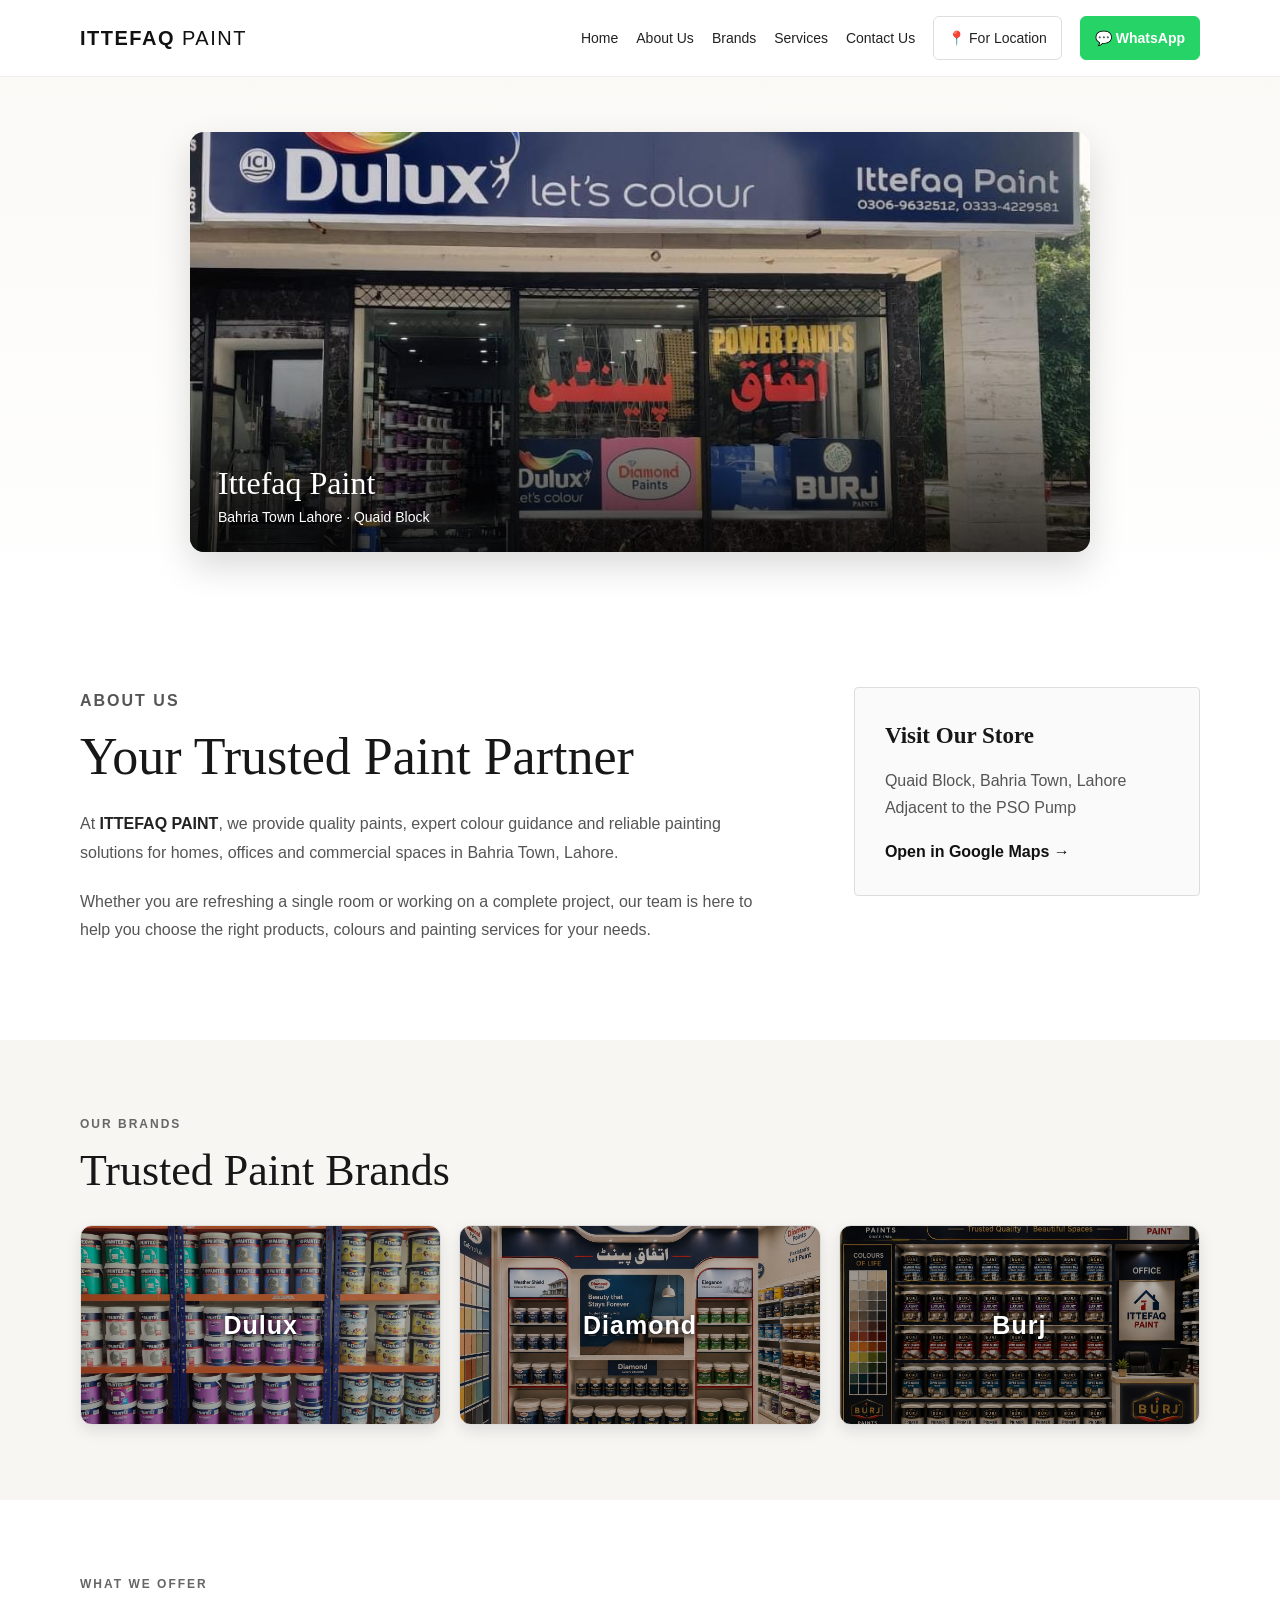
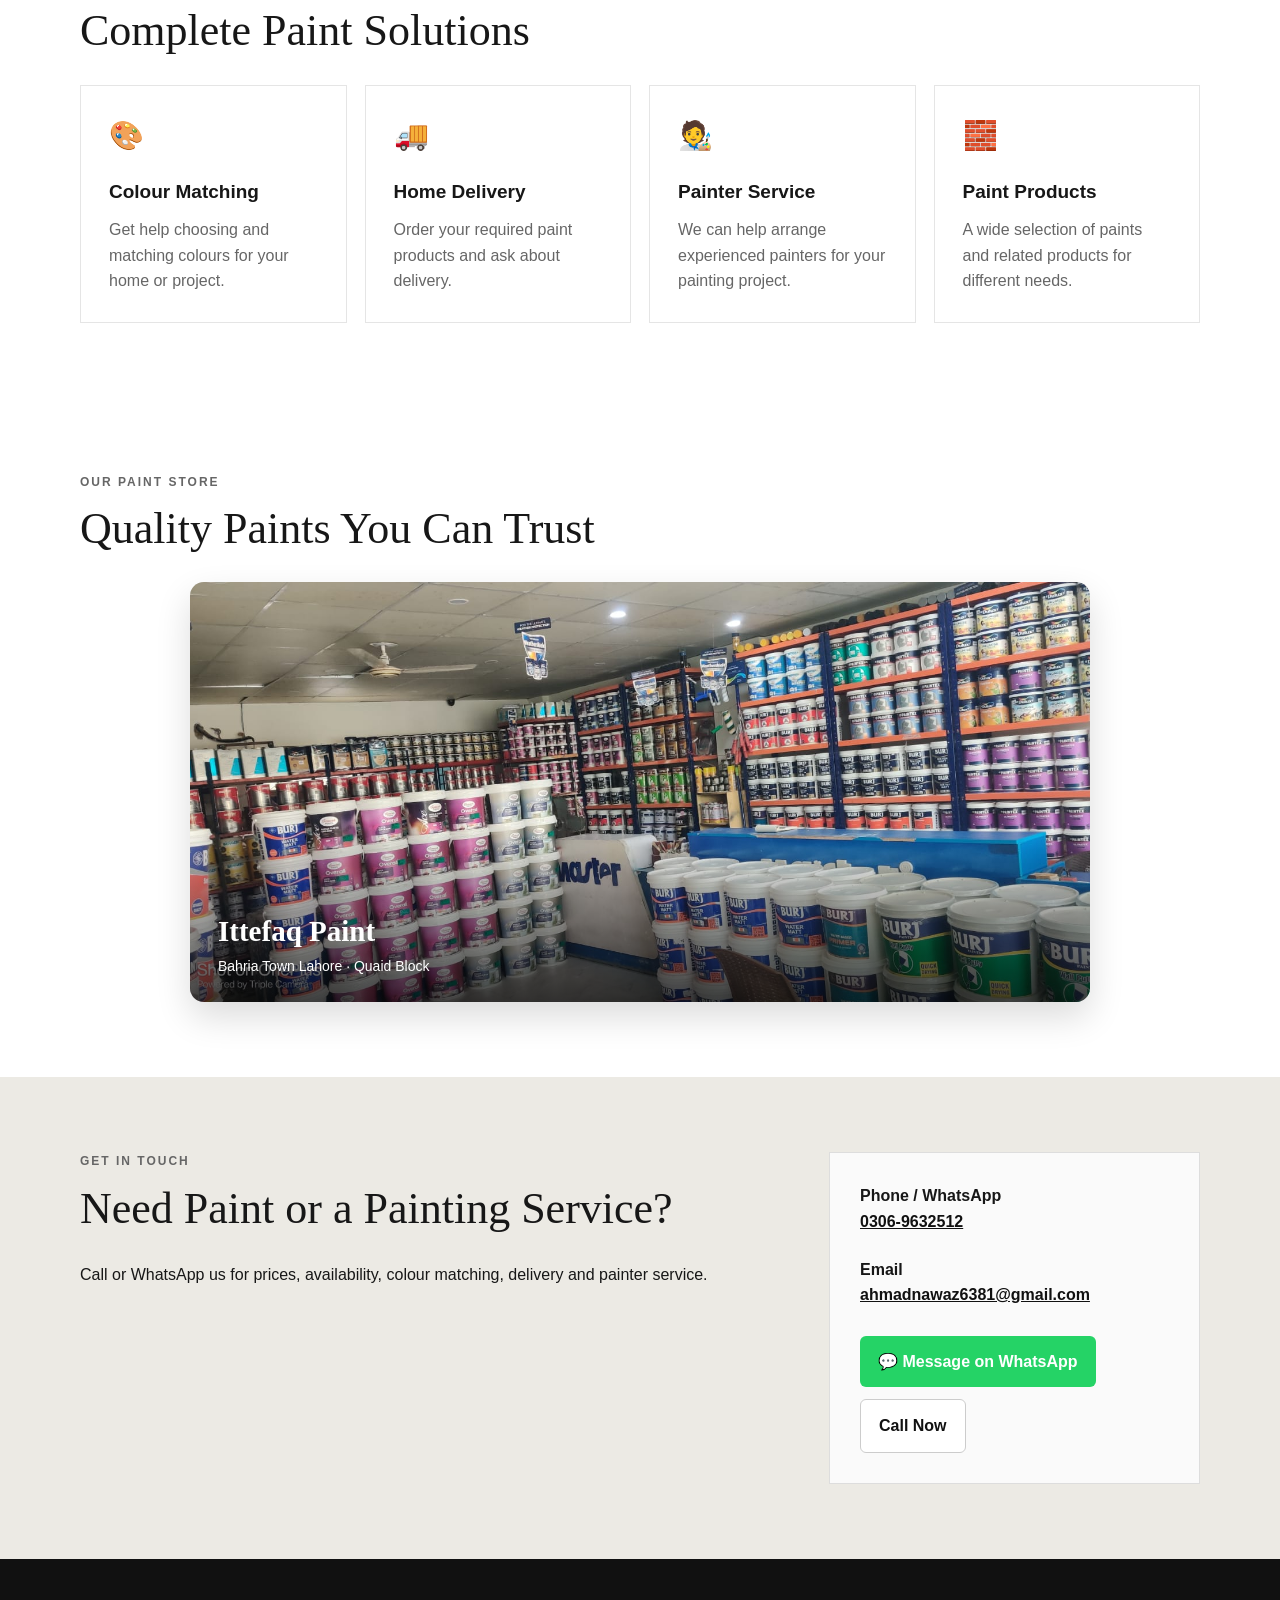
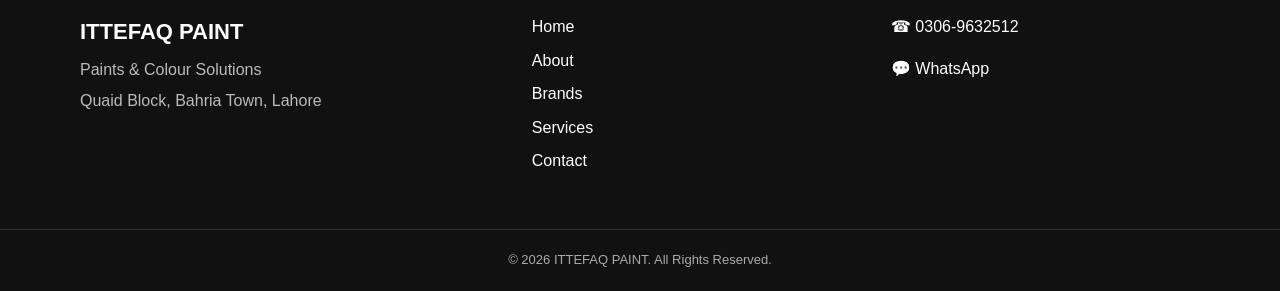
==== commit 601ce47e: "index.html" ====
--- a/index.html
+++ b/index.html
@@ -36,9 +36,9 @@
       <nav class="nav" aria-label="Main navigation">
 
         <a href="#home">Home</a>
-        <a href="#services">Services</a>
         <a href="#about">About Us</a>
         <a href="#brands">Brands</a>
+        <a href="#services">Services</a>
         <a href="#contact">Contact Us</a>
 
         <a
@@ -72,6 +72,8 @@
 
       <div class="container">
 
+        <!-- FRONT SHOP PICTURE - KEEP THIS -->
+
         <div class="hero-shop-image">
 
           <img
@@ -146,13 +148,70 @@
     </section>
 
 
+    <!-- ================= THREE PAINT PICTURES ================= -->
+
+    <section id="brands" class="section light">
+
+      <div class="container">
+
+        <p class="eyebrow">OUR BRANDS</p>
+
+        <h2>Trusted Paint Brands</h2>
+
+        <div class="brands">
+
+          <!-- DULUX -->
+
+          <div class="brand-card dulux">
+
+            <div class="overlay"></div>
+
+            <span class="brand-name">
+              Dulux
+            </span>
+
+          </div>
+
+
+          <!-- DIAMOND -->
+
+          <div class="brand-card diamond">
+
+            <div class="overlay"></div>
+
+            <span class="brand-name">
+              Diamond
+            </span>
+
+          </div>
+
+
+          <!-- BURJ -->
+
+          <div class="brand-card burj">
+
+            <div class="overlay"></div>
+
+            <span class="brand-name">
+              Burj
+            </span>
+
+          </div>
+
+        </div>
+
+      </div>
+
+    </section>
+
+
     <!-- ================= SERVICES ================= -->
 
     <section id="services" class="section">
 
       <div class="container">
 
-        <p class="eyebrow">What We Offer</p>
+        <p class="eyebrow">WHAT WE OFFER</p>
 
         <h2>Complete Paint Solutions</h2>
 
@@ -220,62 +279,13 @@
     </section>
 
 
-    <!-- ================= BRANDS ================= -->
-
-    <section id="brands" class="section light">
+    <!-- ================= SECOND SHOP IMAGE ================= -->
+
+    <section class="section shop-photo-section">
 
       <div class="container">
 
-        <p class="eyebrow">Available Brands</p>
-
-        <h2>Trusted Paint Names</h2>
-
-        <div class="brands">
-
-          <div class="brand-card dulux">
-            <div class="overlay"></div>
-            <span class="brand-name">Dulux</span>
-          </div>
-
-          <div class="brand-card diamond">
-            <div class="overlay"></div>
-            <span class="brand-name">Diamond</span>
-          </div>
-
-          <div class="brand-card nippon">
-            <div class="overlay"></div>
-            <span class="brand-name">Nippon</span>
-          </div>
-
-          <div class="brand-card ici">
-            <div class="overlay"></div>
-            <span class="brand-name">ICI</span>
-          </div>
-
-          <div class="brand-card burj">
-            <div class="overlay"></div>
-            <span class="brand-name">Burj</span>
-          </div>
-
-          <div class="brand-card gobis">
-            <div class="overlay"></div>
-            <span class="brand-name">Gobi's</span>
-          </div>
-
-        </div>
-
-      </div>
-
-    </section>
-
-
-    <!-- ================= SECOND SHOP IMAGE ================= -->
-
-    <section class="section shop-photo-section">
-
-      <div class="container">
-
-        <p class="eyebrow">Our Paint Store</p>
+        <p class="eyebrow">OUR PAINT STORE</p>
 
         <h2>Quality Paints You Can Trust</h2>
 
@@ -310,7 +320,7 @@
 
         <div>
 
-          <p class="eyebrow">Get In Touch</p>
+          <p class="eyebrow">GET IN TOUCH</p>
 
           <h2>Need Paint or a Painting Service?</h2>
 
@@ -327,18 +337,22 @@
           <p>
             <strong>Phone / WhatsApp</strong>
             <br>
+
             <a href="tel:+923069632512">
               0306-9632512
             </a>
           </p>
 
+
           <p>
             <strong>Email</strong>
             <br>
+
             <a href="mailto:ahmadnawaz6381@gmail.com">
               ahmadnawaz6381@gmail.com
             </a>
           </p>
+
 
           <div class="hero-actions">
 
@@ -350,6 +364,7 @@
               💬 Message on WhatsApp
             </a>
 
+
             <a
               class="secondary-btn"
               href="tel:+923069632512">
@@ -389,9 +404,13 @@
       <div class="footer-links">
 
         <a href="#home">Home</a>
+
+        <a href="#about">About</a>
+
+        <a href="#brands">Brands</a>
+
         <a href="#services">Services</a>
-        <a href="#brands">Brands</a>
-        <a href="#about">About</a>
+
         <a href="#contact">Contact</a>
 
       </div>
@@ -399,7 +418,9 @@
 
       <div class="footer-contact">
 
-        <p>☎ 0306-9632512</p>
+        <p>
+          ☎ 0306-9632512
+        </p>
 
         <a
           target="_blank"
@@ -420,6 +441,8 @@
   </footer>
 
 
+  <!-- ================= JAVASCRIPT ================= -->
+
   <script src="script.js"></script>
 
 </body>
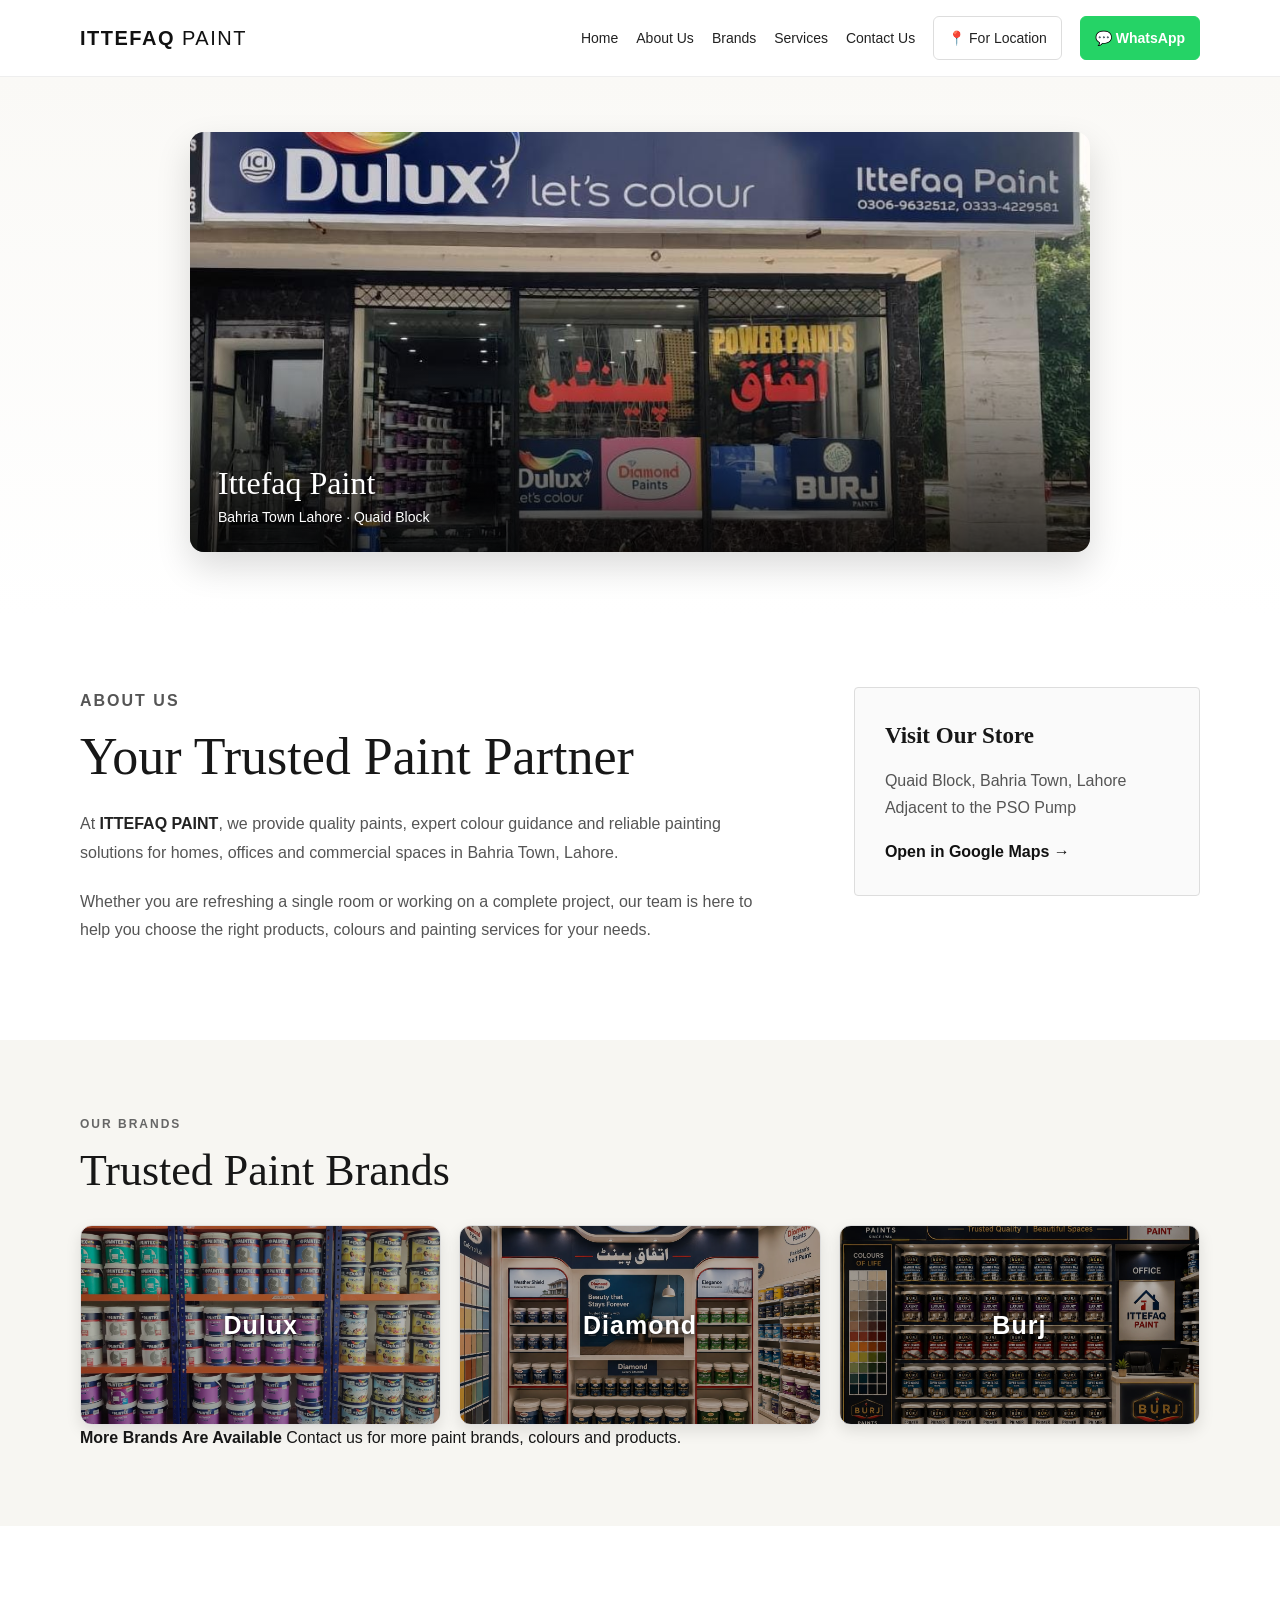
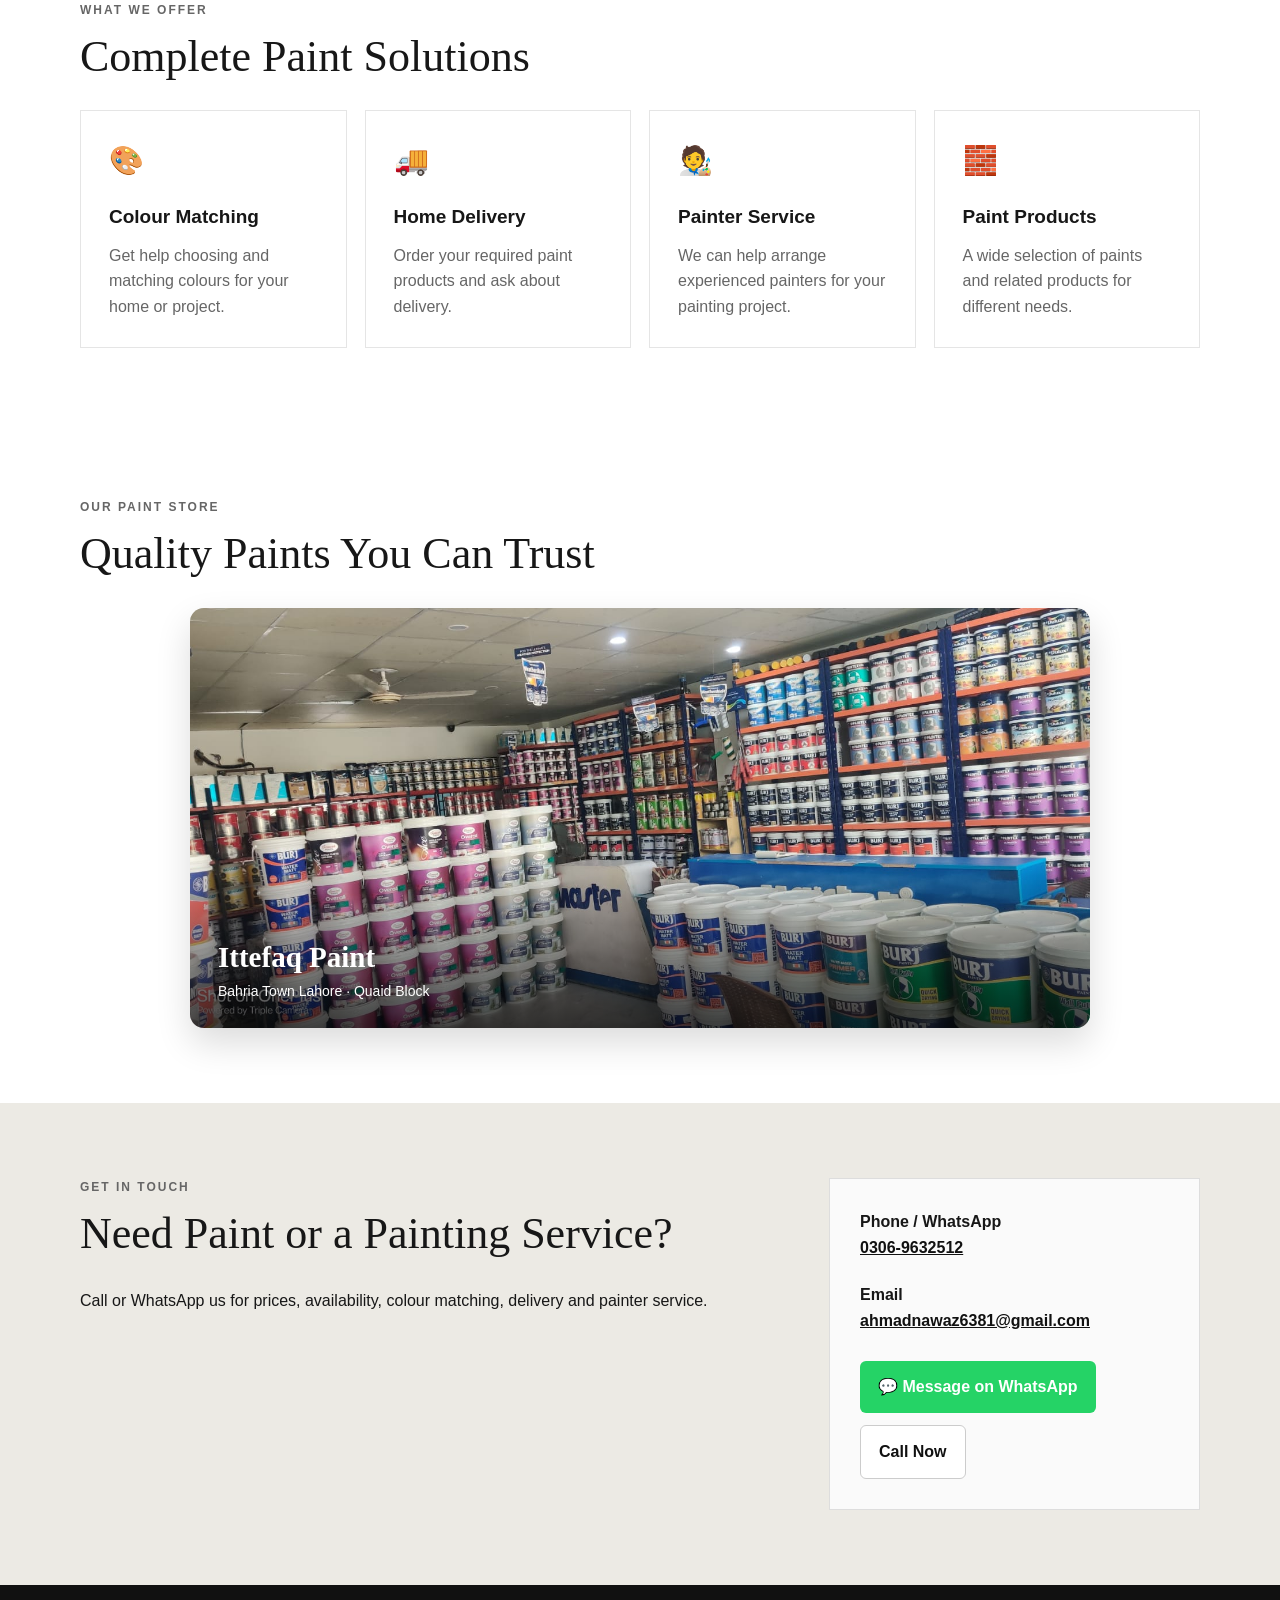
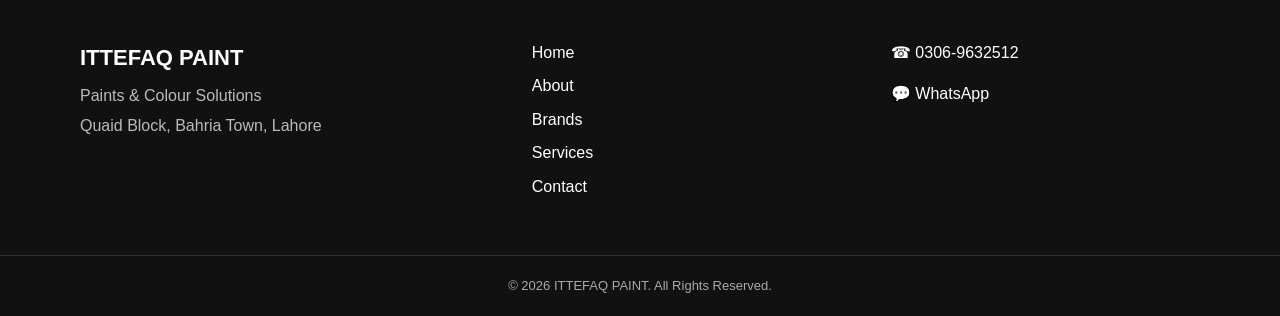
==== commit 0a7d768c: "index.html" ====
--- a/index.html
+++ b/index.html
@@ -66,13 +66,11 @@
 
   <main>
 
-    <!-- ================= HERO ================= -->
+    <!-- ================= HERO / FRONT SHOP PICTURE ================= -->
 
     <section id="home" class="hero">
 
       <div class="container">
-
-        <!-- FRONT SHOP PICTURE - KEEP THIS -->
 
         <div class="hero-shop-image">
 
@@ -148,7 +146,7 @@
     </section>
 
 
-    <!-- ================= THREE PAINT PICTURES ================= -->
+    <!-- ================= THREE BRAND PICTURES ================= -->
 
     <section id="brands" class="section light">
 
@@ -197,6 +195,19 @@
             </span>
 
           </div>
+
+        </div>
+
+
+        <!-- MORE BRANDS BOX -->
+
+        <div class="more-brands-box">
+
+          <strong>More Brands Are Available</strong>
+
+          <span>
+            Contact us for more paint brands, colours and products.
+          </span>
 
         </div>
 
@@ -364,7 +375,6 @@
               💬 Message on WhatsApp
             </a>
 
-
             <a
               class="secondary-btn"
               href="tel:+923069632512">
@@ -404,13 +414,9 @@
       <div class="footer-links">
 
         <a href="#home">Home</a>
-
         <a href="#about">About</a>
-
         <a href="#brands">Brands</a>
-
         <a href="#services">Services</a>
-
         <a href="#contact">Contact</a>
 
       </div>
@@ -441,8 +447,6 @@
   </footer>
 
 
-  <!-- ================= JAVASCRIPT ================= -->
-
   <script src="script.js"></script>
 
 </body>
